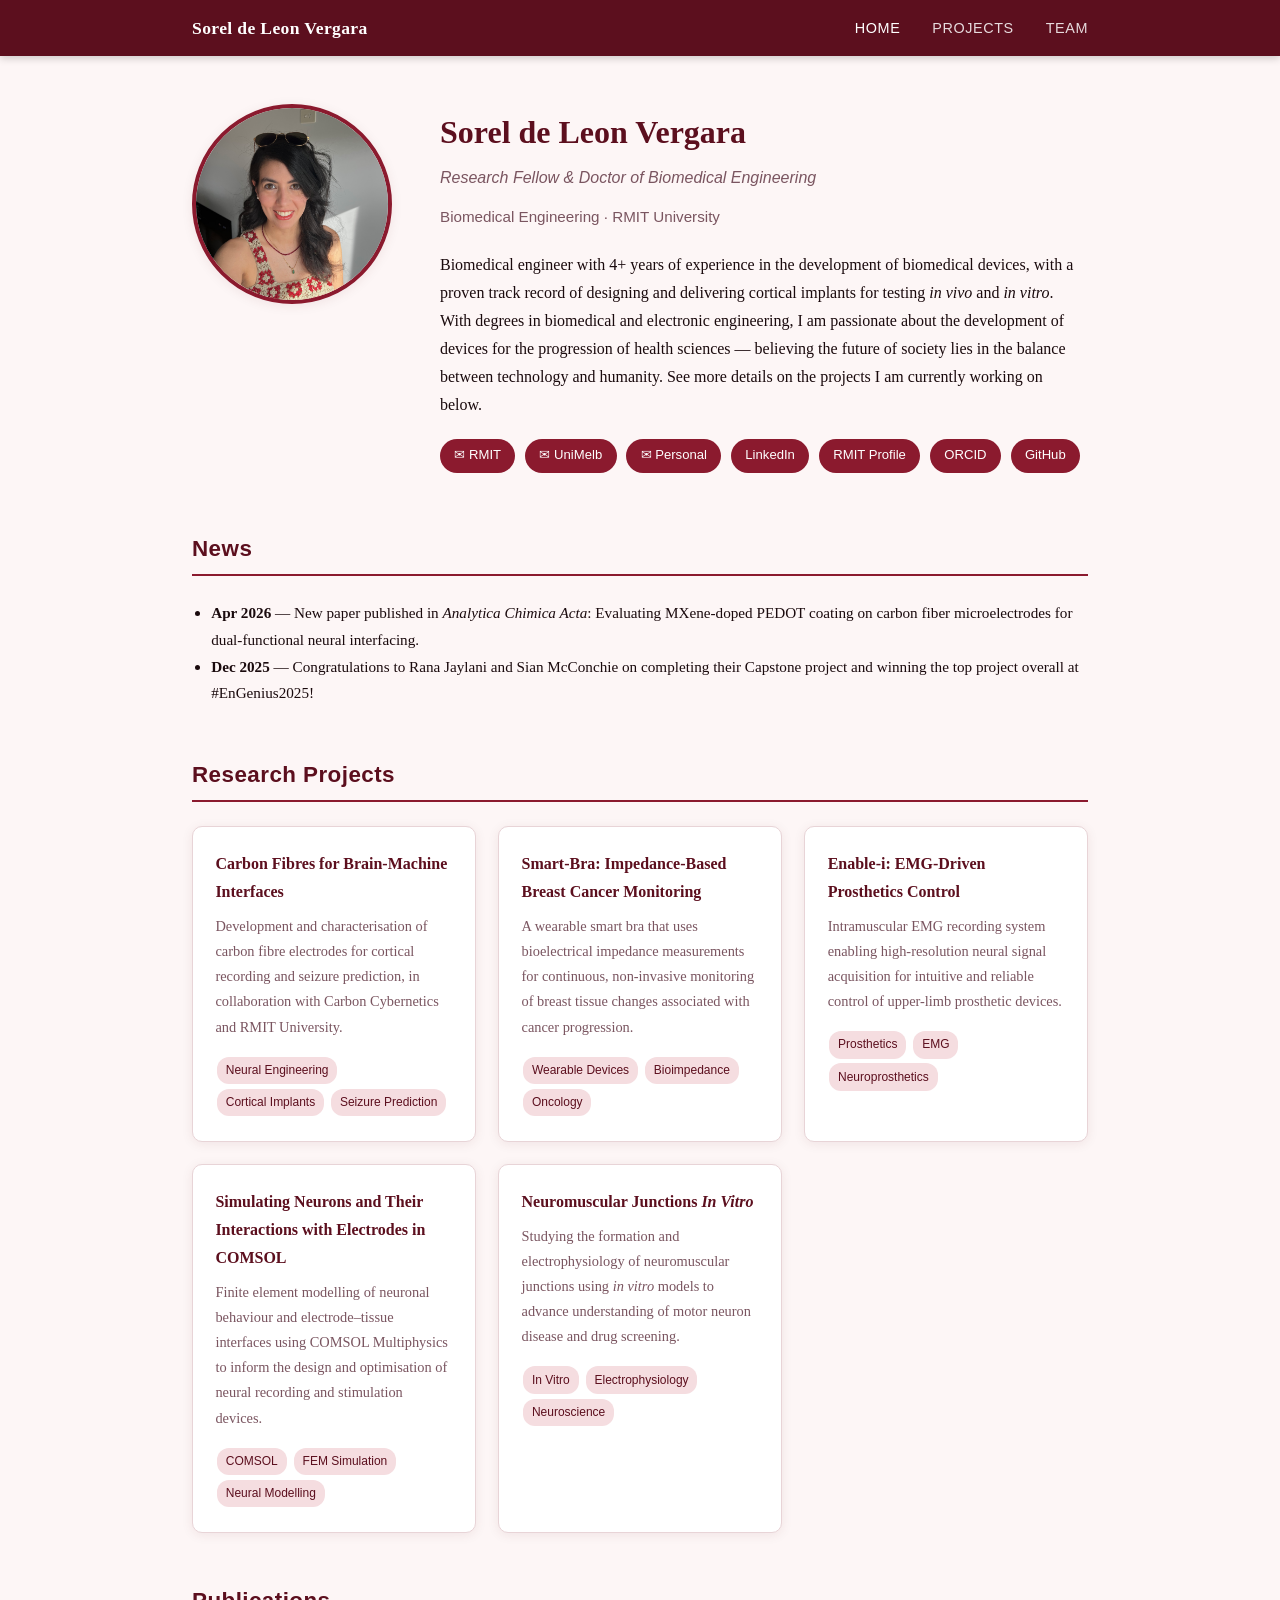
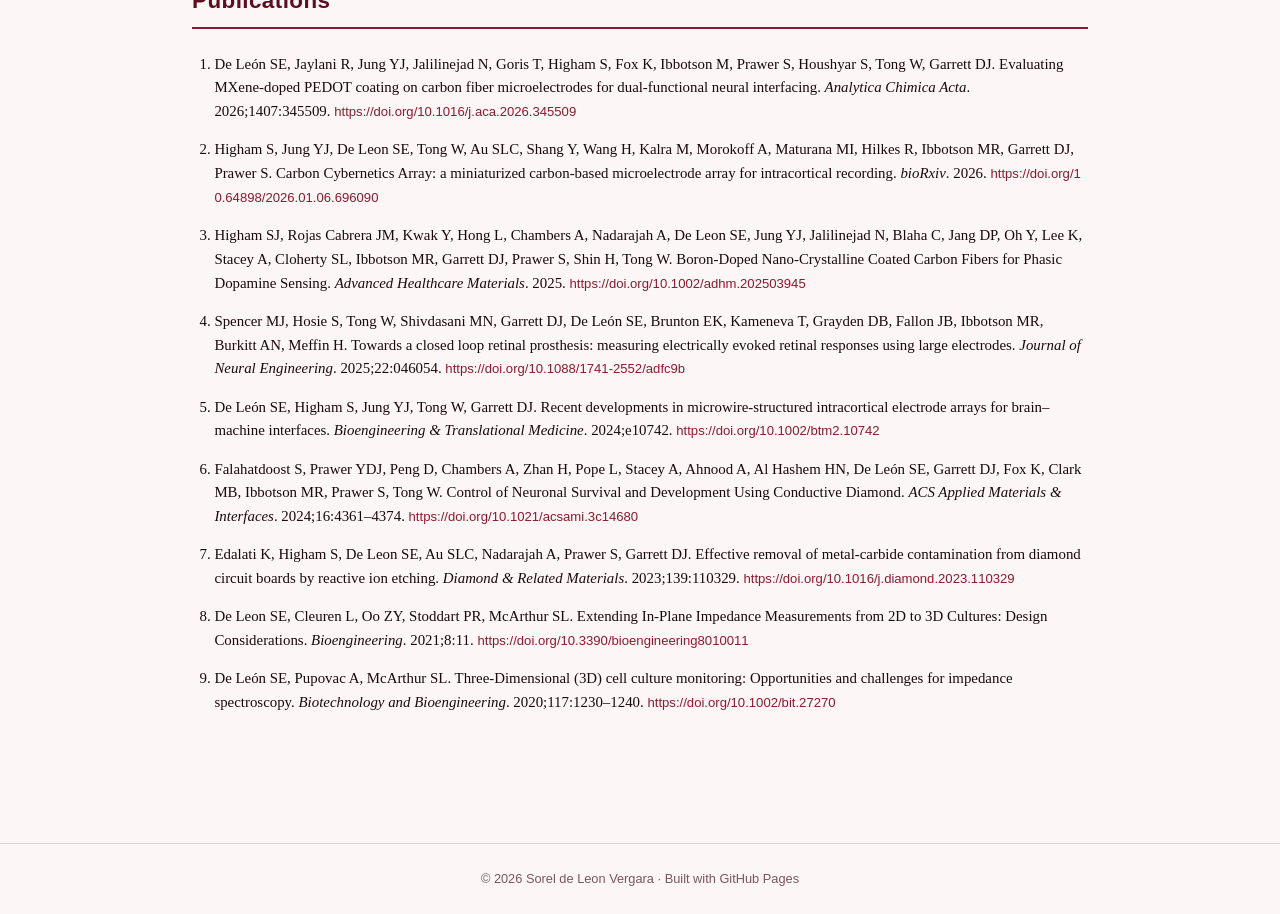
==== index.html @ 8ff48a17 "Add SEO meta tags, structured data, sitemap, and robots.txt - Add description, keywords, og: tags, a" ====
<!DOCTYPE html>
<html lang="en">
<head>
  <meta charset="UTF-8" />
  <meta name="viewport" content="width=device-width, initial-scale=1.0" />
  <title>Sorel de Leon Vergara — Biomedical Engineer & Research Fellow</title>
  <meta name="description" content="Academic website of Sorel de Leon Vergara, Research Fellow and Doctor of Biomedical Engineering at RMIT University. Research in neural interfaces, carbon fibre electrodes, brain-machine interfaces, and wearable biomedical devices." />
  <meta name="keywords" content="Sorel de Leon Vergara, biomedical engineer, RMIT University, neural engineering, brain-machine interface, carbon fibre electrodes, cortical implants, bioimpedance, neuroprosthetics" />
  <meta name="author" content="Sorel de Leon Vergara" />
  <meta property="og:title" content="Sorel de Leon Vergara — Biomedical Engineer & Research Fellow" />
  <meta property="og:description" content="Research Fellow at RMIT University specialising in neural interfaces, carbon fibre microelectrodes, and wearable biomedical devices." />
  <meta property="og:url" content="https://sodeve19.github.io/" />
  <meta property="og:type" content="profile" />
  <meta name="robots" content="index, follow" />
  <link rel="canonical" href="https://sodeve19.github.io/" />
  <script type="application/ld+json">
  {
    "@context": "https://schema.org",
    "@type": "Person",
    "name": "Sorel de Leon Vergara",
    "jobTitle": "Research Fellow",
    "description": "Biomedical engineer specialising in neural interfaces, carbon fibre microelectrodes, cortical implants, and wearable biomedical devices.",
    "url": "https://sodeve19.github.io",
    "affiliation": {
      "@type": "Organization",
      "name": "RMIT University",
      "url": "https://www.rmit.edu.au"
    },
    "sameAs": [
      "https://www.linkedin.com/in/sodeve/",
      "https://orcid.org/0000-0002-0227-2910",
      "https://github.com/sodeve19",
      "https://www.rmit.edu.au/profiles/d/sorel-de-leon-vergara"
    ],
    "email": "sorel.de.leon.vergara@rmit.edu.au",
    "alumniOf": {
      "@type": "Organization",
      "name": "Swinburne University of Technology"
    }
  }
  </script>
  <link rel="stylesheet" href="css/style.css" />
</head>
<body>

<nav>
  <div class="nav-inner">
    <span class="nav-brand">Sorel de Leon Vergara</span>
    <ul>
      <li><a href="index.html" class="active">Home</a></li>
      <li>
        <a href="index.html#projects">Projects</a>
        <div class="dropdown">
          <a href="projects/carbon-fibers/carbon-fibres.html">Carbon Fibres for Brain-Machine Interfaces</a>
          <a href="projects/smart-bra/smart-bra.html">Smart-Bra: Impedance-Based Breast Cancer Monitoring</a>
          <a href="projects/enable-i/enable-i.html">Enable-i: EMG-Driven Prosthetics Control</a>
          <a href="projects/comsol-neurons/comsol-neurons.html">Simulating Neurons and Electrodes in COMSOL</a>
          <a href="projects/neuromuscular/neuromuscular-junctions.html">Neuromuscular Junctions In Vitro</a>
        </div>
      </li>
      <li><a href="team.html">Team</a></li>
    </ul>
  </div>
</nav>

<main>

  <!-- ── Hero / Profile ── -->
  <section class="hero">
    <div class="hero-photo">
      <img src="images/Profile.jpeg" alt="Sorel de Leon Vergara" />
    </div>

    <div class="hero-info">
      <h1>Sorel de Leon Vergara</h1>
      <p class="title">Research Fellow &amp; Doctor of Biomedical Engineering</p>
      <p class="affiliation">Biomedical Engineering · RMIT University</p>

      <p class="bio">
        Biomedical engineer with 4+ years of experience in the development of biomedical devices,
        with a proven track record of designing and delivering cortical implants for testing
        <em>in vivo</em> and <em>in vitro</em>. With degrees in biomedical and electronic engineering,
        I am passionate about the development of devices for the progression of health sciences —
        believing the future of society lies in the balance between technology and humanity.
        See more details on the projects I am currently working on below.
      </p>

      <div class="links">
        <a href="mailto:sorel.de.leon.vergara@rmit.edu.au">✉ RMIT</a>
        <a href="mailto:sdeleonverga@unimelb.edu.au">✉ UniMelb</a>
        <a href="mailto:sodeve@me.com">✉ Personal</a>
        <a href="https://www.linkedin.com/in/sodeve/" target="_blank">LinkedIn</a>
        <a href="https://www.rmit.edu.au/profiles/d/sorel-de-leon-vergara" target="_blank">RMIT Profile</a>
        <a href="https://orcid.org/0000-0002-0227-2910" target="_blank">ORCID</a>
        <a href="https://github.com/sodeve19" target="_blank">GitHub</a>
      </div>
    </div>
  </section>

  <!-- ── News (optional — delete if not needed) ── -->
  <section id="news">
    <h2>News</h2>
    <ul style="font-size:.95rem; padding-left:1.2rem;">
      <li><strong>Apr 2026</strong> — New paper published in <em>Analytica Chimica Acta</em>: Evaluating MXene-doped PEDOT coating on carbon fiber microelectrodes for dual-functional neural interfacing.</li>
      <li><strong>Dec 2025</strong> — Congratulations to Rana Jaylani and Sian McConchie on completing their Capstone project and winning the top project overall at #EnGenius2025!</li>
    </ul>
  </section>

  <!-- ── Projects ── -->
  <section id="projects">
    <h2>Research Projects</h2>
    <div class="projects-grid">

      <a class="project-card" href="projects/carbon-fibers/carbon-fibres.html">
        <h3>Carbon Fibres for Brain-Machine Interfaces</h3>
        <p>Development and characterisation of carbon fibre electrodes for cortical recording and seizure prediction, in collaboration with Carbon Cybernetics and RMIT University.</p>
        <div>
          <span class="tag">Neural Engineering</span>
          <span class="tag">Cortical Implants</span>
          <span class="tag">Seizure Prediction</span>
        </div>
      </a>

      <a class="project-card" href="projects/smart-bra/smart-bra.html">
        <h3>Smart-Bra: Impedance-Based Breast Cancer Monitoring</h3>
        <p>A wearable smart bra that uses bioelectrical impedance measurements for continuous, non-invasive monitoring of breast tissue changes associated with cancer progression.</p>
        <div>
          <span class="tag">Wearable Devices</span>
          <span class="tag">Bioimpedance</span>
          <span class="tag">Oncology</span>
        </div>
      </a>

      <a class="project-card" href="projects/enable-i/enable-i.html">
        <h3>Enable-i: EMG-Driven Prosthetics Control</h3>
        <p>Intramuscular EMG recording system enabling high-resolution neural signal acquisition for intuitive and reliable control of upper-limb prosthetic devices.</p>
        <div>
          <span class="tag">Prosthetics</span>
          <span class="tag">EMG</span>
          <span class="tag">Neuroprosthetics</span>
        </div>
      </a>

      <a class="project-card" href="projects/comsol-neurons/comsol-neurons.html">
        <h3>Simulating Neurons and Their Interactions with Electrodes in COMSOL</h3>
        <p>Finite element modelling of neuronal behaviour and electrode–tissue interfaces using COMSOL Multiphysics to inform the design and optimisation of neural recording and stimulation devices.</p>
        <div>
          <span class="tag">COMSOL</span>
          <span class="tag">FEM Simulation</span>
          <span class="tag">Neural Modelling</span>
        </div>
      </a>

      <a class="project-card" href="projects/neuromuscular/neuromuscular-junctions.html">
        <h3>Neuromuscular Junctions <em>In Vitro</em></h3>
        <p>Studying the formation and electrophysiology of neuromuscular junctions using <em>in vitro</em> models to advance understanding of motor neuron disease and drug screening.</p>
        <div>
          <span class="tag">In Vitro</span>
          <span class="tag">Electrophysiology</span>
          <span class="tag">Neuroscience</span>
        </div>
      </a>

    </div>
  </section>

  <!-- ── Publications ── -->
  <section id="publications">
    <h2>Publications</h2>
    <ol class="pub-list">
      <li>
        De León SE, Jaylani R, Jung YJ, Jalilinejad N, Goris T, Higham S, Fox K, Ibbotson M, Prawer S, Houshyar S, Tong W, Garrett DJ.
        Evaluating MXene-doped PEDOT coating on carbon fiber microelectrodes for dual-functional neural interfacing.
        <em>Analytica Chimica Acta</em>. 2026;1407:345509.
        <a href="https://doi.org/10.1016/j.aca.2026.345509" target="_blank">https://doi.org/10.1016/j.aca.2026.345509</a>
      </li>
      <li>
        Higham S, Jung YJ, De Leon SE, Tong W, Au SLC, Shang Y, Wang H, Kalra M, Morokoff A, Maturana MI, Hilkes R, Ibbotson MR, Garrett DJ, Prawer S.
        Carbon Cybernetics Array: a miniaturized carbon-based microelectrode array for intracortical recording.
        <em>bioRxiv</em>. 2026.
        <a href="https://doi.org/10.64898/2026.01.06.696090" target="_blank">https://doi.org/10.64898/2026.01.06.696090</a>
      </li>
      <li>
        Higham SJ, Rojas Cabrera JM, Kwak Y, Hong L, Chambers A, Nadarajah A, De Leon SE, Jung YJ, Jalilinejad N, Blaha C, Jang DP, Oh Y, Lee K, Stacey A, Cloherty SL, Ibbotson MR, Garrett DJ, Prawer S, Shin H, Tong W.
        Boron-Doped Nano-Crystalline Coated Carbon Fibers for Phasic Dopamine Sensing.
        <em>Advanced Healthcare Materials</em>. 2025.
        <a href="https://doi.org/10.1002/adhm.202503945" target="_blank">https://doi.org/10.1002/adhm.202503945</a>
      </li>
      <li>
        Spencer MJ, Hosie S, Tong W, Shivdasani MN, Garrett DJ, De León SE, Brunton EK, Kameneva T, Grayden DB, Fallon JB, Ibbotson MR, Burkitt AN, Meffin H.
        Towards a closed loop retinal prosthesis: measuring electrically evoked retinal responses using large electrodes.
        <em>Journal of Neural Engineering</em>. 2025;22:046054.
        <a href="https://doi.org/10.1088/1741-2552/adfc9b" target="_blank">https://doi.org/10.1088/1741-2552/adfc9b</a>
      </li>
      <li>
        De León SE, Higham S, Jung YJ, Tong W, Garrett DJ.
        Recent developments in microwire-structured intracortical electrode arrays for brain–machine interfaces.
        <em>Bioengineering &amp; Translational Medicine</em>. 2024;e10742.
        <a href="https://doi.org/10.1002/btm2.10742" target="_blank">https://doi.org/10.1002/btm2.10742</a>
      </li>
      <li>
        Falahatdoost S, Prawer YDJ, Peng D, Chambers A, Zhan H, Pope L, Stacey A, Ahnood A, Al Hashem HN, De León SE, Garrett DJ, Fox K, Clark MB, Ibbotson MR, Prawer S, Tong W.
        Control of Neuronal Survival and Development Using Conductive Diamond.
        <em>ACS Applied Materials &amp; Interfaces</em>. 2024;16:4361–4374.
        <a href="https://doi.org/10.1021/acsami.3c14680" target="_blank">https://doi.org/10.1021/acsami.3c14680</a>
      </li>
      <li>
        Edalati K, Higham S, De Leon SE, Au SLC, Nadarajah A, Prawer S, Garrett DJ.
        Effective removal of metal-carbide contamination from diamond circuit boards by reactive ion etching.
        <em>Diamond &amp; Related Materials</em>. 2023;139:110329.
        <a href="https://doi.org/10.1016/j.diamond.2023.110329" target="_blank">https://doi.org/10.1016/j.diamond.2023.110329</a>
      </li>
      <li>
        De Leon SE, Cleuren L, Oo ZY, Stoddart PR, McArthur SL.
        Extending In-Plane Impedance Measurements from 2D to 3D Cultures: Design Considerations.
        <em>Bioengineering</em>. 2021;8:11.
        <a href="https://doi.org/10.3390/bioengineering8010011" target="_blank">https://doi.org/10.3390/bioengineering8010011</a>
      </li>
      <li>
        De León SE, Pupovac A, McArthur SL.
        Three-Dimensional (3D) cell culture monitoring: Opportunities and challenges for impedance spectroscopy.
        <em>Biotechnology and Bioengineering</em>. 2020;117:1230–1240.
        <a href="https://doi.org/10.1002/bit.27270" target="_blank">https://doi.org/10.1002/bit.27270</a>
      </li>
    </ol>
  </section>

</main>

<footer>
  <p>&copy; 2026 Sorel de Leon Vergara · Built with GitHub Pages</p>
</footer>

</body>
</html>
---- css/style.css ----
/* ── Reset & Base ─────────────────────────────────────────── */
*, *::before, *::after { box-sizing: border-box; margin: 0; padding: 0; }

:root {
  --bg:       #fdf6f6;
  --surface:  #ffffff;
  --accent:   #8b1a2e;
  --accent2:  #5c0f1e;
  --text:     #1a0a0d;
  --muted:    #7a5560;
  --border:   #e8d4d7;
  --radius:   10px;
  --shadow:   0 2px 12px rgba(92,15,30,.08);
}

body {
  font-family: 'Georgia', serif;
  background: var(--bg);
  color: var(--text);
  line-height: 1.75;
}

a { color: var(--accent); text-decoration: none; }
a:hover { text-decoration: underline; }

/* ── Nav ──────────────────────────────────────────────────── */
nav {
  background: var(--accent2);
  position: sticky;
  top: 0;
  z-index: 100;
  box-shadow: 0 2px 8px rgba(0,0,0,.2);
}

nav .nav-inner {
  max-width: 960px;
  margin: 0 auto;
  padding: 0 2rem;
  display: flex;
  align-items: center;
  justify-content: space-between;
  height: 56px;
}

nav .nav-brand {
  color: #fff;
  font-size: 1.1rem;
  font-weight: bold;
  letter-spacing: .02em;
}

nav ul {
  list-style: none;
  display: flex;
  gap: 2rem;
}

nav ul a {
  color: rgba(255,255,255,.85);
  font-family: 'Helvetica Neue', sans-serif;
  font-size: .9rem;
  letter-spacing: .04em;
  text-transform: uppercase;
  transition: color .2s;
}

nav ul a:hover,
nav ul a.active { color: #fff; text-decoration: none; }

/* ── Nav dropdown ─────────────────────────────────────────── */
nav ul li { position: relative; }

nav ul li .dropdown {
  display: none;
  position: absolute;
  top: 100%;
  left: 50%;
  transform: translateX(-50%);
  background: var(--accent2);
  min-width: 280px;
  border-radius: 0 0 var(--radius) var(--radius);
  box-shadow: 0 6px 20px rgba(0,0,0,.25);
  padding: .4rem 0;
  z-index: 200;
}

nav ul li:hover .dropdown { display: block; }

nav ul li .dropdown a {
  display: block;
  padding: .55rem 1.2rem;
  font-size: .85rem;
  color: rgba(255,255,255,.85);
  text-transform: none;
  letter-spacing: 0;
  white-space: nowrap;
}

nav ul li .dropdown a:hover {
  background: rgba(255,255,255,.1);
  color: #fff;
  text-decoration: none;
}

/* ── Page wrapper ─────────────────────────────────────────── */
main {
  max-width: 960px;
  margin: 0 auto;
  padding: 3rem 2rem 5rem;
}

/* ── Hero / Profile ───────────────────────────────────────── */
.hero {
  display: flex;
  gap: 3rem;
  align-items: flex-start;
  margin-bottom: 3.5rem;
}

.hero-photo {
  flex-shrink: 0;
}

.hero-photo img {
  width: 200px;
  height: 200px;
  border-radius: 50%;
  object-fit: cover;
  border: 4px solid var(--accent);
  box-shadow: var(--shadow);
}

.hero-photo .photo-placeholder {
  width: 200px;
  height: 200px;
  border-radius: 50%;
  background: linear-gradient(135deg, var(--accent), var(--accent2));
  display: flex;
  align-items: center;
  justify-content: center;
  color: #fff;
  font-size: 4rem;
  border: 4px solid var(--accent);
  box-shadow: var(--shadow);
}

.hero-info h1 {
  font-size: 2rem;
  color: var(--accent2);
  margin-bottom: .25rem;
}

.hero-info .title {
  font-family: 'Helvetica Neue', sans-serif;
  color: var(--muted);
  font-size: 1rem;
  margin-bottom: .75rem;
  font-style: italic;
}

.hero-info .affiliation {
  font-family: 'Helvetica Neue', sans-serif;
  font-size: .95rem;
  color: var(--muted);
  margin-bottom: 1.25rem;
}

.hero-info .bio {
  font-size: 1rem;
  margin-bottom: 1.25rem;
}

.links {
  display: flex;
  flex-wrap: wrap;
  gap: .6rem;
}

.links a {
  display: inline-flex;
  align-items: center;
  gap: .3rem;
  background: var(--accent);
  color: #fff;
  padding: .35rem .9rem;
  border-radius: 20px;
  font-family: 'Helvetica Neue', sans-serif;
  font-size: .82rem;
  transition: background .2s;
}

.links a:hover { background: var(--accent2); text-decoration: none; }

/* ── Section headings ─────────────────────────────────────── */
section h2 {
  font-size: 1.4rem;
  color: var(--accent2);
  border-bottom: 2px solid var(--accent);
  padding-bottom: .4rem;
  margin-bottom: 1.5rem;
  font-family: 'Helvetica Neue', sans-serif;
  letter-spacing: .02em;
}

section { margin-bottom: 3rem; }

/* ── Project cards ────────────────────────────────────────── */
.projects-grid {
  display: grid;
  grid-template-columns: repeat(auto-fill, minmax(280px, 1fr));
  gap: 1.4rem;
}

.project-card {
  background: var(--surface);
  border: 1px solid var(--border);
  border-radius: var(--radius);
  padding: 1.4rem;
  box-shadow: var(--shadow);
  transition: transform .2s, box-shadow .2s;
}

.project-card:hover {
  transform: translateY(-3px);
  box-shadow: 0 6px 20px rgba(0,0,0,.12);
}

.project-card h3 {
  font-size: 1rem;
  color: var(--accent2);
  margin-bottom: .5rem;
}

.project-card p {
  font-size: .9rem;
  color: var(--muted);
  margin-bottom: .9rem;
}

.tag {
  display: inline-block;
  background: #f5dde0;
  color: var(--accent2);
  font-size: .75rem;
  font-family: 'Helvetica Neue', sans-serif;
  padding: .2rem .55rem;
  border-radius: 12px;
  margin: .15rem .1rem;
}

.project-link {
  display: inline-block;
  margin-top: .6rem;
  font-size: .85rem;
  font-family: 'Helvetica Neue', sans-serif;
}

/* ── Team page ────────────────────────────────────────────── */
.page-header {
  margin-bottom: 2.5rem;
}

.page-header h1 {
  font-size: 2rem;
  color: var(--accent2);
  margin-bottom: .4rem;
}

.page-header p {
  color: var(--muted);
  font-size: 1rem;
}

.team-grid {
  display: grid;
  grid-template-columns: repeat(auto-fill, minmax(200px, 1fr));
  gap: 1.6rem;
  margin-bottom: 1.5rem;
}

.member-card {
  background: var(--surface);
  border: 1px solid var(--border);
  border-radius: var(--radius);
  padding: 1.5rem 1.2rem;
  text-align: center;
  box-shadow: var(--shadow);
  transition: transform .2s, box-shadow .2s;
}

.member-card:hover {
  transform: translateY(-3px);
  box-shadow: 0 6px 20px rgba(0,0,0,.12);
}

.member-card .avatar {
  width: 90px;
  height: 90px;
  border-radius: 50%;
  object-fit: cover;
  border: 3px solid var(--accent);
  margin: 0 auto .9rem;
  display: block;
}

.member-card .avatar-placeholder {
  width: 90px;
  height: 90px;
  border-radius: 50%;
  background: linear-gradient(135deg, var(--accent), #c0392b);
  display: flex;
  align-items: center;
  justify-content: center;
  color: #fff;
  font-size: 1.8rem;
  margin: 0 auto .9rem;
  border: 3px solid var(--accent);
}

.member-card h3 {
  font-size: .95rem;
  color: var(--text);
  margin-bottom: .2rem;
}

.member-card .role {
  font-size: .8rem;
  color: var(--accent);
  font-family: 'Helvetica Neue', sans-serif;
  font-style: italic;
  margin-bottom: .5rem;
}

.member-card .member-links {
  display: flex;
  justify-content: center;
  gap: .5rem;
  margin-top: .5rem;
}

.member-card .member-links a {
  font-size: .78rem;
  font-family: 'Helvetica Neue', sans-serif;
  background: #f5dde0;
  color: var(--accent2);
  padding: .2rem .55rem;
  border-radius: 10px;
}

.member-card .member-links a:hover {
  background: var(--accent);
  color: #fff;
  text-decoration: none;
}

.collaborator-list {
  display: grid;
  grid-template-columns: repeat(auto-fill, minmax(260px, 1fr));
  gap: 1rem;
}

.collab-card {
  background: var(--surface);
  border: 1px solid var(--border);
  border-radius: var(--radius);
  padding: 1rem 1.2rem;
  display: flex;
  align-items: center;
  gap: 1rem;
  box-shadow: var(--shadow);
}

.collab-card .collab-avatar {
  width: 52px;
  height: 52px;
  border-radius: 50%;
  background: linear-gradient(135deg, #6d9eeb, var(--accent));
  display: flex;
  align-items: center;
  justify-content: center;
  color: #fff;
  font-size: 1.2rem;
  flex-shrink: 0;
}

.collab-card .collab-info h4 {
  font-size: .9rem;
  color: var(--text);
  margin-bottom: .1rem;
}

.collab-card .collab-info .inst {
  font-size: .78rem;
  color: var(--muted);
  font-family: 'Helvetica Neue', sans-serif;
}

/* ── Project cards as links ───────────────────────────────── */
a.project-card {
  display: block;
  color: inherit;
  text-decoration: none;
  cursor: pointer;
}

a.project-card:hover { text-decoration: none; }
a.project-card h3 { transition: color .2s; }
a.project-card:hover h3 { color: var(--accent); }

/* ── Individual project pages ─────────────────────────────── */
.back-link {
  display: inline-block;
  margin-bottom: 1.8rem;
  font-family: 'Helvetica Neue', sans-serif;
  font-size: .88rem;
  color: var(--accent);
}

.back-link:hover { text-decoration: underline; }

.project-page-header {
  margin-bottom: 2.5rem;
}

.project-page-header h1 {
  font-size: 1.9rem;
  color: var(--accent2);
  margin-bottom: .75rem;
  line-height: 1.3;
}

.project-tags { margin-top: .5rem; }

.project-list {
  padding-left: 1.3rem;
  font-size: .97rem;
}

.project-list li { margin-bottom: .55rem; }

/* ── Project figures ──────────────────────────────────────── */
.project-figure {
  margin: 1.8rem 0;
  text-align: center;
}

.project-figure img {
  max-width: 100%;
  border-radius: var(--radius);
  box-shadow: var(--shadow);
  border: 1px solid var(--border);
}

.project-figure figcaption {
  margin-top: .7rem;
  font-size: .82rem;
  color: var(--muted);
  font-family: 'Helvetica Neue', sans-serif;
  font-style: italic;
  max-width: 680px;
  margin-left: auto;
  margin-right: auto;
}

/* ── Publications ─────────────────────────────────────────── */
.pub-list {
  padding-left: 1.4rem;
  display: flex;
  flex-direction: column;
  gap: .9rem;
}

.pub-list li {
  font-size: .93rem;
  line-height: 1.6;
  color: var(--text);
}

.pub-list li a {
  font-family: 'Helvetica Neue', sans-serif;
  font-size: .82rem;
  word-break: break-all;
}

/* ── Footer ───────────────────────────────────────────────── */
footer {
  text-align: center;
  padding: 1.5rem;
  font-family: 'Helvetica Neue', sans-serif;
  font-size: .8rem;
  color: var(--muted);
  border-top: 1px solid var(--border);
}

/* ── Responsive ───────────────────────────────────────────── */
@media (max-width: 640px) {
  .hero { flex-direction: column; align-items: center; text-align: center; }
  .links { justify-content: center; }
  .team-grid { grid-template-columns: repeat(2, 1fr); }
}
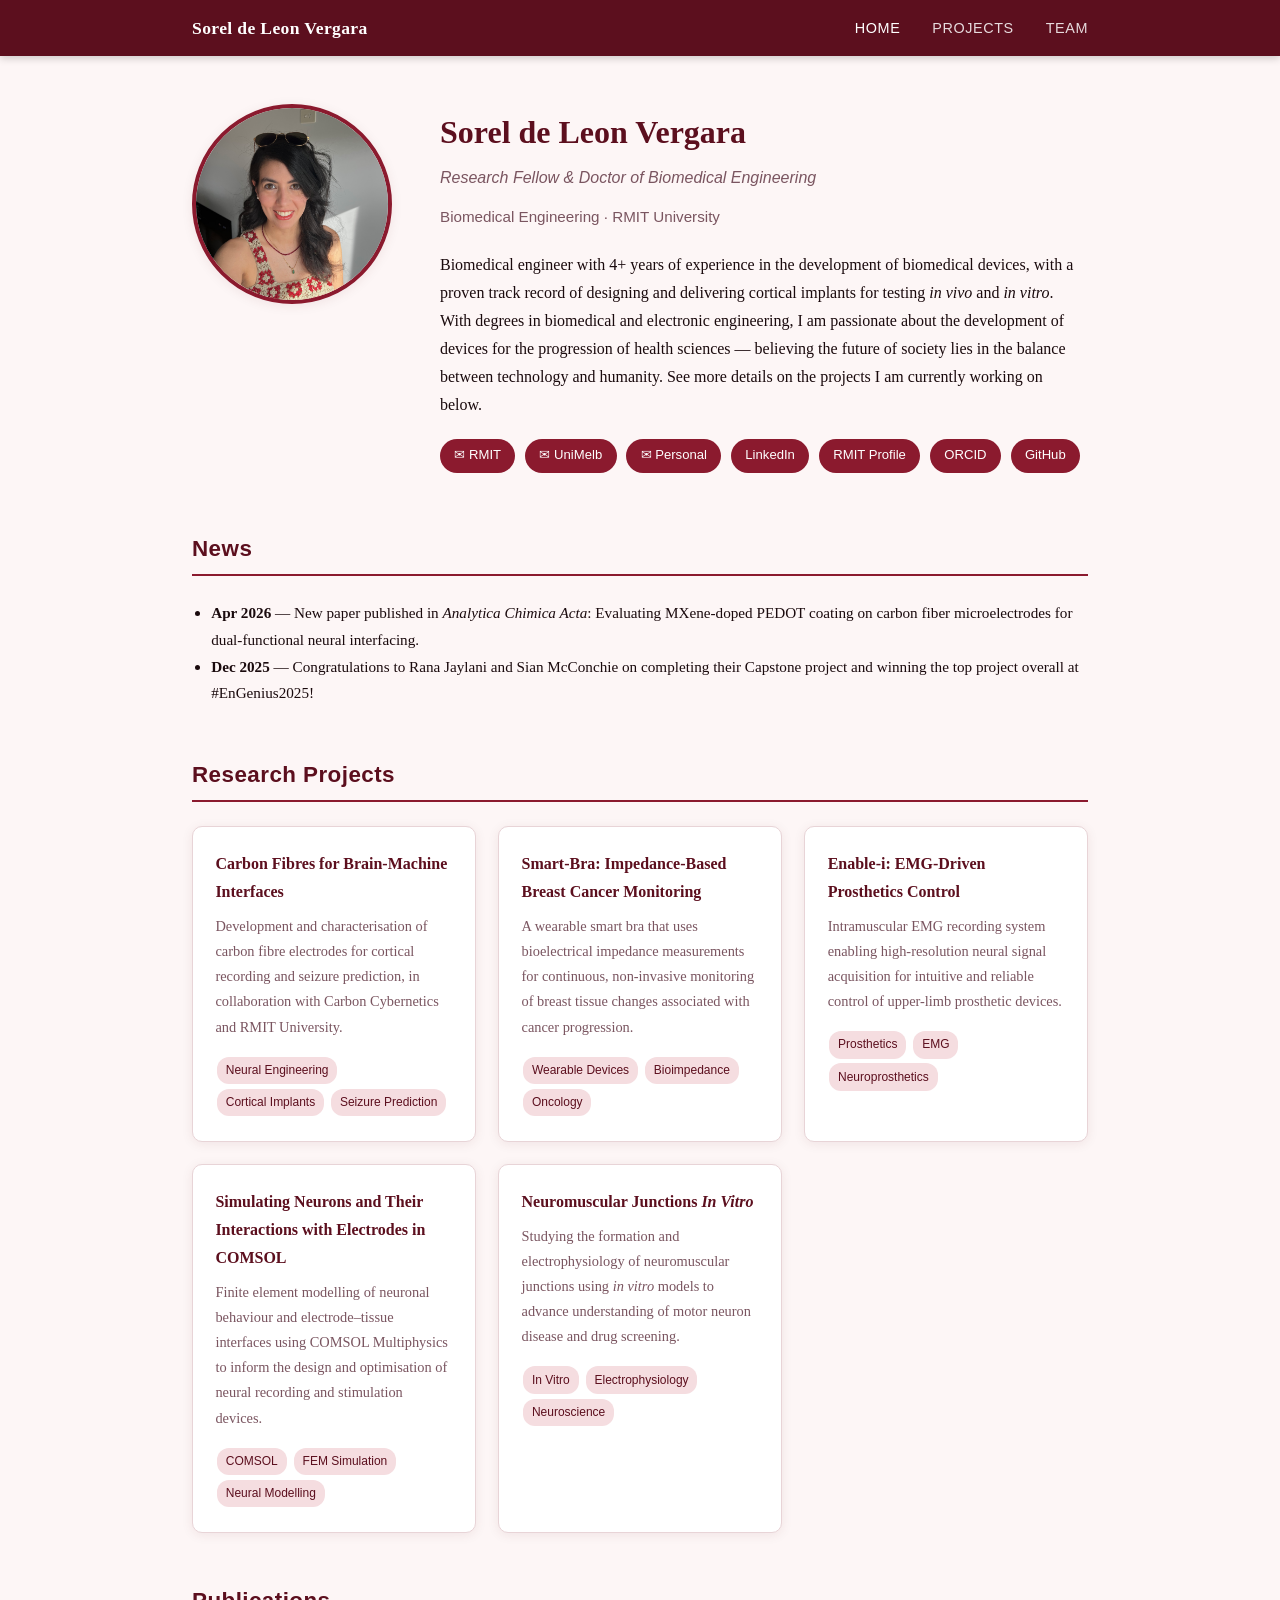
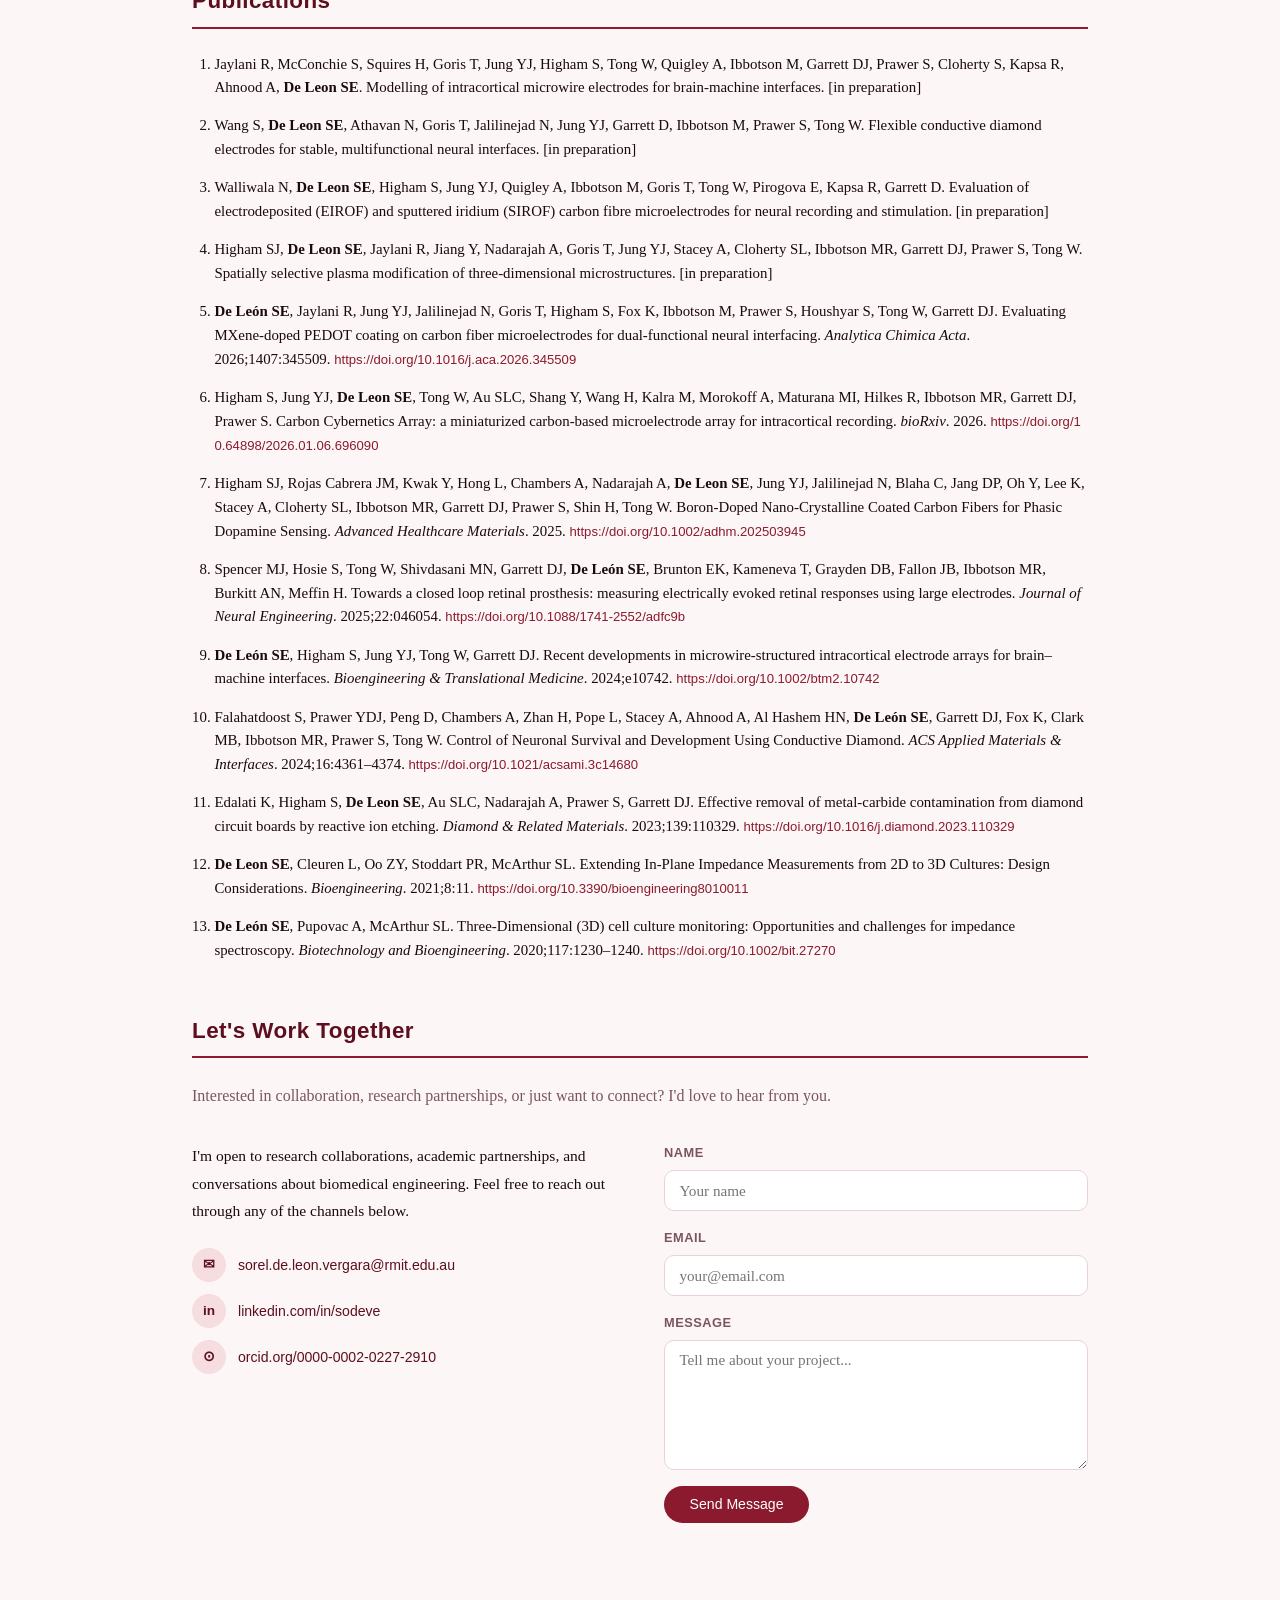
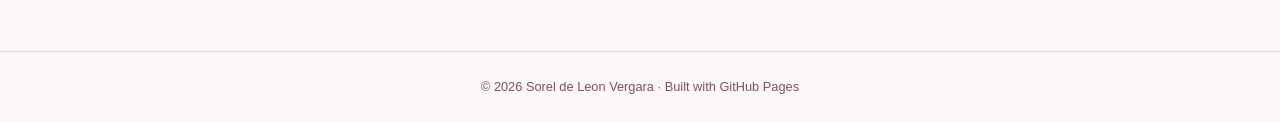
==== commit 70a181de: "Add in-preparation papers, bold author name, and Let's Work Together section - Add 4 in-preparation " ====
--- a/index.html
+++ b/index.html
@@ -9,10 +9,10 @@
   <meta name="author" content="Sorel de Leon Vergara" />
   <meta property="og:title" content="Sorel de Leon Vergara — Biomedical Engineer & Research Fellow" />
   <meta property="og:description" content="Research Fellow at RMIT University specialising in neural interfaces, carbon fibre microelectrodes, and wearable biomedical devices." />
-  <meta property="og:url" content="https://sodeve19.github.io/" />
+  <meta property="og:url" content="https://soreldeleon.com/" />
   <meta property="og:type" content="profile" />
   <meta name="robots" content="index, follow" />
-  <link rel="canonical" href="https://sodeve19.github.io/" />
+  <link rel="canonical" href="https://soreldeleon.com/" />
   <script type="application/ld+json">
   {
     "@context": "https://schema.org",
@@ -20,7 +20,7 @@
     "name": "Sorel de Leon Vergara",
     "jobTitle": "Research Fellow",
     "description": "Biomedical engineer specialising in neural interfaces, carbon fibre microelectrodes, cortical implants, and wearable biomedical devices.",
-    "url": "https://sodeve19.github.io",
+    "url": "https://soreldeleon.com",
     "affiliation": {
       "@type": "Organization",
       "name": "RMIT University",
@@ -169,55 +169,75 @@
     <h2>Publications</h2>
     <ol class="pub-list">
       <li>
-        De León SE, Jaylani R, Jung YJ, Jalilinejad N, Goris T, Higham S, Fox K, Ibbotson M, Prawer S, Houshyar S, Tong W, Garrett DJ.
+        Jaylani R, McConchie S, Squires H, Goris T, Jung YJ, Higham S, Tong W, Quigley A, Ibbotson M, Garrett DJ, Prawer S, Cloherty S, Kapsa R, Ahnood A, <strong>De Leon SE</strong>.
+        Modelling of intracortical microwire electrodes for brain-machine interfaces.
+        [in preparation]
+      </li>
+      <li>
+        Wang S, <strong>De Leon SE</strong>, Athavan N, Goris T, Jalilinejad N, Jung YJ, Garrett D, Ibbotson M, Prawer S, Tong W.
+        Flexible conductive diamond electrodes for stable, multifunctional neural interfaces.
+        [in preparation]
+      </li>
+      <li>
+        Walliwala N, <strong>De Leon SE</strong>, Higham S, Jung YJ, Quigley A, Ibbotson M, Goris T, Tong W, Pirogova E, Kapsa R, Garrett D.
+        Evaluation of electrodeposited (EIROF) and sputtered iridium (SIROF) carbon fibre microelectrodes for neural recording and stimulation.
+        [in preparation]
+      </li>
+      <li>
+        Higham SJ, <strong>De Leon SE</strong>, Jaylani R, Jiang Y, Nadarajah A, Goris T, Jung YJ, Stacey A, Cloherty SL, Ibbotson MR, Garrett DJ, Prawer S, Tong W.
+        Spatially selective plasma modification of three-dimensional microstructures.
+        [in preparation]
+      </li>
+      <li>
+        <strong>De León SE</strong>, Jaylani R, Jung YJ, Jalilinejad N, Goris T, Higham S, Fox K, Ibbotson M, Prawer S, Houshyar S, Tong W, Garrett DJ.
         Evaluating MXene-doped PEDOT coating on carbon fiber microelectrodes for dual-functional neural interfacing.
         <em>Analytica Chimica Acta</em>. 2026;1407:345509.
         <a href="https://doi.org/10.1016/j.aca.2026.345509" target="_blank">https://doi.org/10.1016/j.aca.2026.345509</a>
       </li>
       <li>
-        Higham S, Jung YJ, De Leon SE, Tong W, Au SLC, Shang Y, Wang H, Kalra M, Morokoff A, Maturana MI, Hilkes R, Ibbotson MR, Garrett DJ, Prawer S.
+        Higham S, Jung YJ, <strong>De Leon SE</strong>, Tong W, Au SLC, Shang Y, Wang H, Kalra M, Morokoff A, Maturana MI, Hilkes R, Ibbotson MR, Garrett DJ, Prawer S.
         Carbon Cybernetics Array: a miniaturized carbon-based microelectrode array for intracortical recording.
         <em>bioRxiv</em>. 2026.
         <a href="https://doi.org/10.64898/2026.01.06.696090" target="_blank">https://doi.org/10.64898/2026.01.06.696090</a>
       </li>
       <li>
-        Higham SJ, Rojas Cabrera JM, Kwak Y, Hong L, Chambers A, Nadarajah A, De Leon SE, Jung YJ, Jalilinejad N, Blaha C, Jang DP, Oh Y, Lee K, Stacey A, Cloherty SL, Ibbotson MR, Garrett DJ, Prawer S, Shin H, Tong W.
+        Higham SJ, Rojas Cabrera JM, Kwak Y, Hong L, Chambers A, Nadarajah A, <strong>De Leon SE</strong>, Jung YJ, Jalilinejad N, Blaha C, Jang DP, Oh Y, Lee K, Stacey A, Cloherty SL, Ibbotson MR, Garrett DJ, Prawer S, Shin H, Tong W.
         Boron-Doped Nano-Crystalline Coated Carbon Fibers for Phasic Dopamine Sensing.
         <em>Advanced Healthcare Materials</em>. 2025.
         <a href="https://doi.org/10.1002/adhm.202503945" target="_blank">https://doi.org/10.1002/adhm.202503945</a>
       </li>
       <li>
-        Spencer MJ, Hosie S, Tong W, Shivdasani MN, Garrett DJ, De León SE, Brunton EK, Kameneva T, Grayden DB, Fallon JB, Ibbotson MR, Burkitt AN, Meffin H.
+        Spencer MJ, Hosie S, Tong W, Shivdasani MN, Garrett DJ, <strong>De León SE</strong>, Brunton EK, Kameneva T, Grayden DB, Fallon JB, Ibbotson MR, Burkitt AN, Meffin H.
         Towards a closed loop retinal prosthesis: measuring electrically evoked retinal responses using large electrodes.
         <em>Journal of Neural Engineering</em>. 2025;22:046054.
         <a href="https://doi.org/10.1088/1741-2552/adfc9b" target="_blank">https://doi.org/10.1088/1741-2552/adfc9b</a>
       </li>
       <li>
-        De León SE, Higham S, Jung YJ, Tong W, Garrett DJ.
+        <strong>De León SE</strong>, Higham S, Jung YJ, Tong W, Garrett DJ.
         Recent developments in microwire-structured intracortical electrode arrays for brain–machine interfaces.
         <em>Bioengineering &amp; Translational Medicine</em>. 2024;e10742.
         <a href="https://doi.org/10.1002/btm2.10742" target="_blank">https://doi.org/10.1002/btm2.10742</a>
       </li>
       <li>
-        Falahatdoost S, Prawer YDJ, Peng D, Chambers A, Zhan H, Pope L, Stacey A, Ahnood A, Al Hashem HN, De León SE, Garrett DJ, Fox K, Clark MB, Ibbotson MR, Prawer S, Tong W.
+        Falahatdoost S, Prawer YDJ, Peng D, Chambers A, Zhan H, Pope L, Stacey A, Ahnood A, Al Hashem HN, <strong>De León SE</strong>, Garrett DJ, Fox K, Clark MB, Ibbotson MR, Prawer S, Tong W.
         Control of Neuronal Survival and Development Using Conductive Diamond.
         <em>ACS Applied Materials &amp; Interfaces</em>. 2024;16:4361–4374.
         <a href="https://doi.org/10.1021/acsami.3c14680" target="_blank">https://doi.org/10.1021/acsami.3c14680</a>
       </li>
       <li>
-        Edalati K, Higham S, De Leon SE, Au SLC, Nadarajah A, Prawer S, Garrett DJ.
+        Edalati K, Higham S, <strong>De Leon SE</strong>, Au SLC, Nadarajah A, Prawer S, Garrett DJ.
         Effective removal of metal-carbide contamination from diamond circuit boards by reactive ion etching.
         <em>Diamond &amp; Related Materials</em>. 2023;139:110329.
         <a href="https://doi.org/10.1016/j.diamond.2023.110329" target="_blank">https://doi.org/10.1016/j.diamond.2023.110329</a>
       </li>
       <li>
-        De Leon SE, Cleuren L, Oo ZY, Stoddart PR, McArthur SL.
+        <strong>De Leon SE</strong>, Cleuren L, Oo ZY, Stoddart PR, McArthur SL.
         Extending In-Plane Impedance Measurements from 2D to 3D Cultures: Design Considerations.
         <em>Bioengineering</em>. 2021;8:11.
         <a href="https://doi.org/10.3390/bioengineering8010011" target="_blank">https://doi.org/10.3390/bioengineering8010011</a>
       </li>
       <li>
-        De León SE, Pupovac A, McArthur SL.
+        <strong>De León SE</strong>, Pupovac A, McArthur SL.
         Three-Dimensional (3D) cell culture monitoring: Opportunities and challenges for impedance spectroscopy.
         <em>Biotechnology and Bioengineering</em>. 2020;117:1230–1240.
         <a href="https://doi.org/10.1002/bit.27270" target="_blank">https://doi.org/10.1002/bit.27270</a>
@@ -225,6 +245,64 @@
     </ol>
   </section>
 
+  <!-- ── Let's Work Together ── -->
+  <section id="contact">
+    <h2>Let's Work Together</h2>
+    <p class="contact-intro">
+      Interested in collaboration, research partnerships, or just want to connect? I'd love to hear from you.
+    </p>
+    <div class="contact-grid">
+      <div class="contact-info">
+        <p>
+          I'm open to research collaborations, academic partnerships, and conversations
+          about biomedical engineering. Feel free to reach out through any of the channels below.
+        </p>
+        <div class="contact-links">
+          <a class="contact-link" href="mailto:sorel.de.leon.vergara@rmit.edu.au">
+            <span class="contact-link-icon">✉</span>
+            sorel.de.leon.vergara@rmit.edu.au
+          </a>
+          <a class="contact-link" href="https://www.linkedin.com/in/sodeve/" target="_blank">
+            <span class="contact-link-icon">in</span>
+            linkedin.com/in/sodeve
+          </a>
+          <a class="contact-link" href="https://orcid.org/0000-0002-0227-2910" target="_blank">
+            <span class="contact-link-icon">⊙</span>
+            orcid.org/0000-0002-0227-2910
+          </a>
+        </div>
+      </div>
+      <form class="contact-form" id="contactForm">
+        <div class="form-group">
+          <label for="c-name">Name</label>
+          <input id="c-name" name="name" type="text" placeholder="Your name" required />
+        </div>
+        <div class="form-group">
+          <label for="c-email">Email</label>
+          <input id="c-email" name="email" type="email" placeholder="your@email.com" required />
+        </div>
+        <div class="form-group">
+          <label for="c-message">Message</label>
+          <textarea id="c-message" name="message" placeholder="Tell me about your project..." required></textarea>
+        </div>
+        <button type="submit" class="btn-send">Send Message</button>
+      </form>
+    </div>
+  </section>
+
+  <script>
+    document.getElementById('contactForm').addEventListener('submit', function(e) {
+      e.preventDefault();
+      var name    = document.getElementById('c-name').value;
+      var email   = document.getElementById('c-email').value;
+      var message = document.getElementById('c-message').value;
+      window.location.href =
+        'mailto:sorel.de.leon.vergara@rmit.edu.au' +
+        '?subject=' + encodeURIComponent('Message from ' + name) +
+        '&body='    + encodeURIComponent(message) + '%0D%0A%0D%0AFrom: ' + encodeURIComponent(email);
+    });
+  </script>
+
 </main>
 
 <footer>
--- a/css/style.css
+++ b/css/style.css
@@ -482,6 +482,120 @@
   word-break: break-all;
 }
 
+/* ── Contact / Let's Work Together ───────────────────────── */
+.contact-intro {
+  font-size: 1rem;
+  color: var(--muted);
+  margin-bottom: 2rem;
+}
+
+.contact-grid {
+  display: grid;
+  grid-template-columns: 1fr 1fr;
+  gap: 3rem;
+  align-items: start;
+}
+
+.contact-info p {
+  font-size: .97rem;
+  margin-bottom: 1.5rem;
+  color: var(--text);
+}
+
+.contact-links {
+  display: flex;
+  flex-direction: column;
+  gap: .75rem;
+}
+
+.contact-link {
+  display: flex;
+  align-items: center;
+  gap: .75rem;
+  font-family: 'Helvetica Neue', sans-serif;
+  font-size: .88rem;
+  color: var(--accent2);
+  text-decoration: none;
+  transition: color .2s;
+}
+
+.contact-link:hover { color: var(--accent); text-decoration: none; }
+
+.contact-link-icon {
+  width: 34px;
+  height: 34px;
+  border-radius: 50%;
+  background: #f5dde0;
+  display: flex;
+  align-items: center;
+  justify-content: center;
+  font-size: .85rem;
+  font-weight: bold;
+  color: var(--accent2);
+  flex-shrink: 0;
+}
+
+.contact-form {
+  display: flex;
+  flex-direction: column;
+  gap: 1rem;
+}
+
+.form-group {
+  display: flex;
+  flex-direction: column;
+  gap: .35rem;
+}
+
+.form-group label {
+  font-family: 'Helvetica Neue', sans-serif;
+  font-size: .8rem;
+  font-weight: 600;
+  letter-spacing: .04em;
+  text-transform: uppercase;
+  color: var(--muted);
+}
+
+.form-group input,
+.form-group textarea {
+  font-family: 'Georgia', serif;
+  font-size: .95rem;
+  padding: .65rem .9rem;
+  border: 1px solid var(--border);
+  border-radius: var(--radius);
+  background: var(--surface);
+  color: var(--text);
+  transition: border-color .2s;
+  outline: none;
+}
+
+.form-group input:focus,
+.form-group textarea:focus { border-color: var(--accent); }
+
+.form-group textarea {
+  min-height: 130px;
+  resize: vertical;
+}
+
+.btn-send {
+  align-self: flex-start;
+  background: var(--accent);
+  color: #fff;
+  border: none;
+  padding: .65rem 1.6rem;
+  border-radius: 20px;
+  font-family: 'Helvetica Neue', sans-serif;
+  font-size: .88rem;
+  cursor: pointer;
+  transition: background .2s;
+}
+
+.btn-send:hover { background: var(--accent2); }
+
+@media (max-width: 640px) {
+  .contact-grid { grid-template-columns: 1fr; gap: 2rem; }
+}
+
 /* ── Footer ───────────────────────────────────────────────── */
 footer {
   text-align: center;
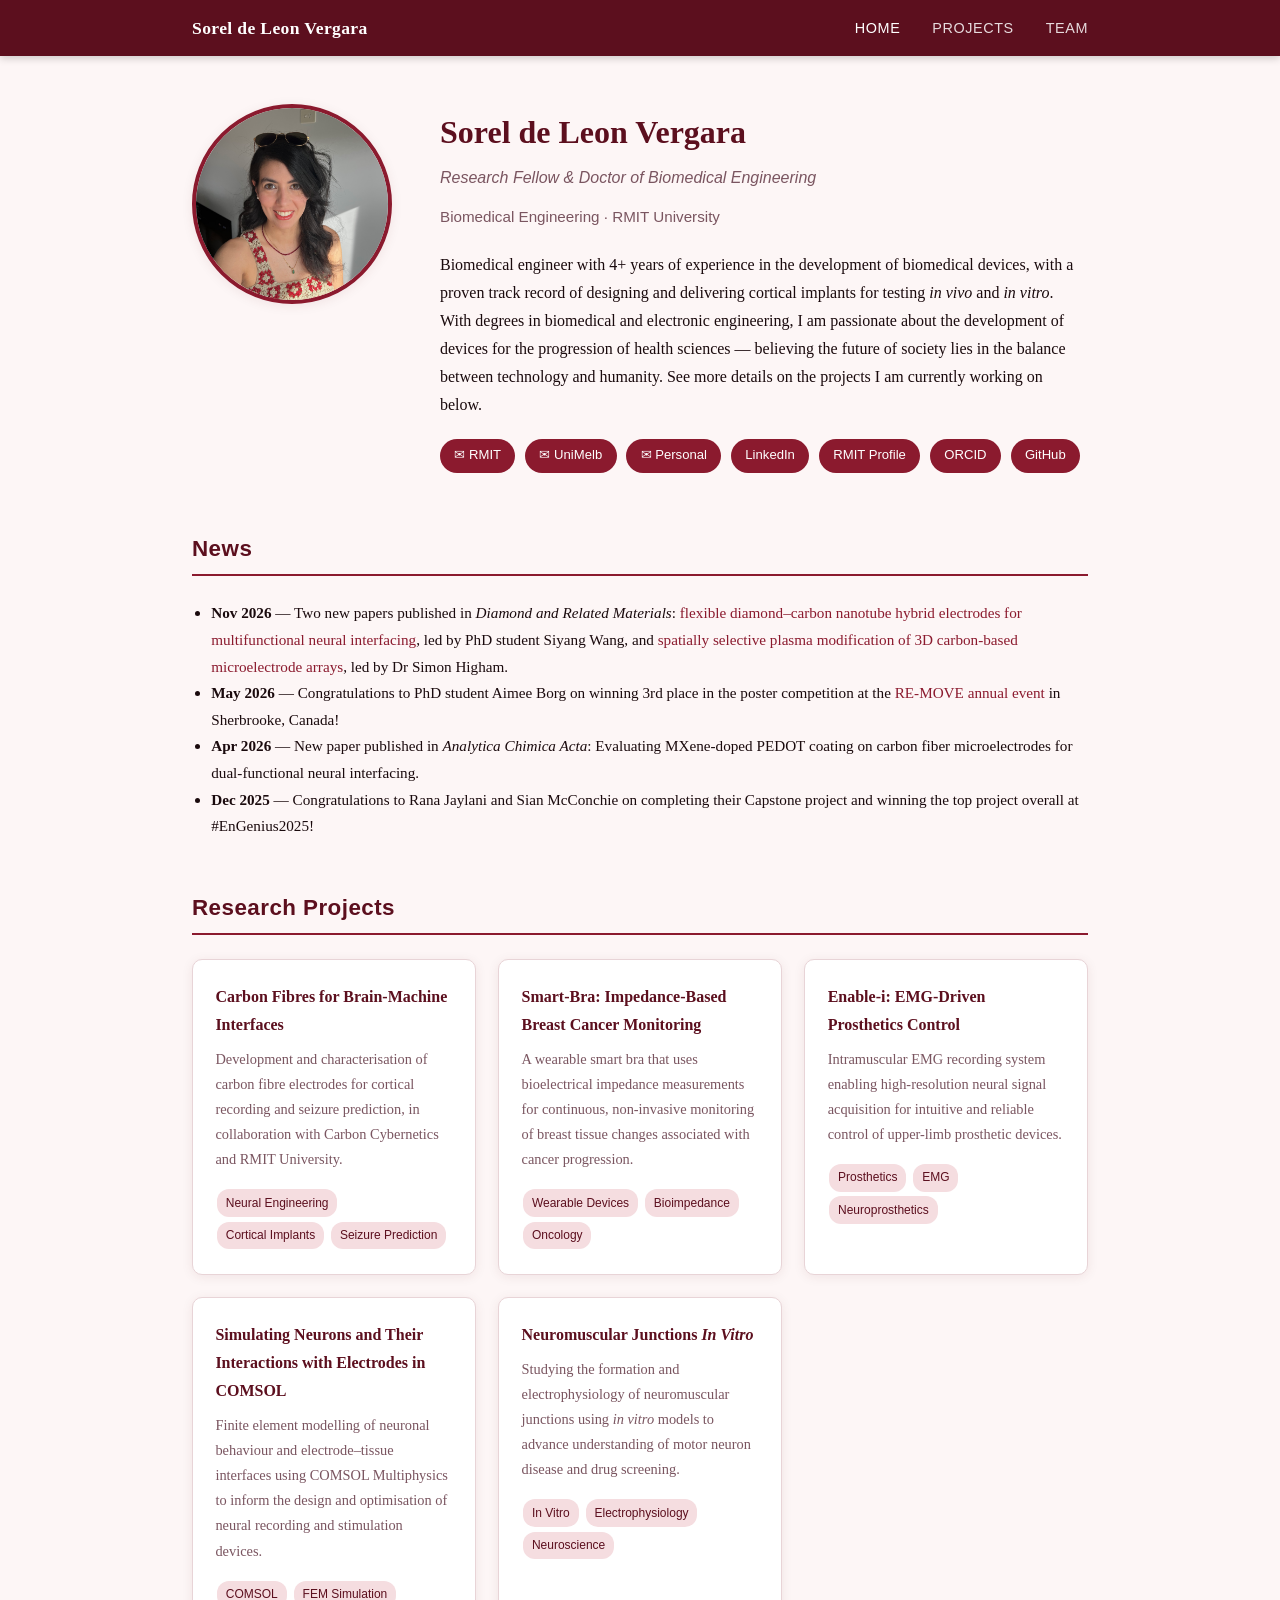
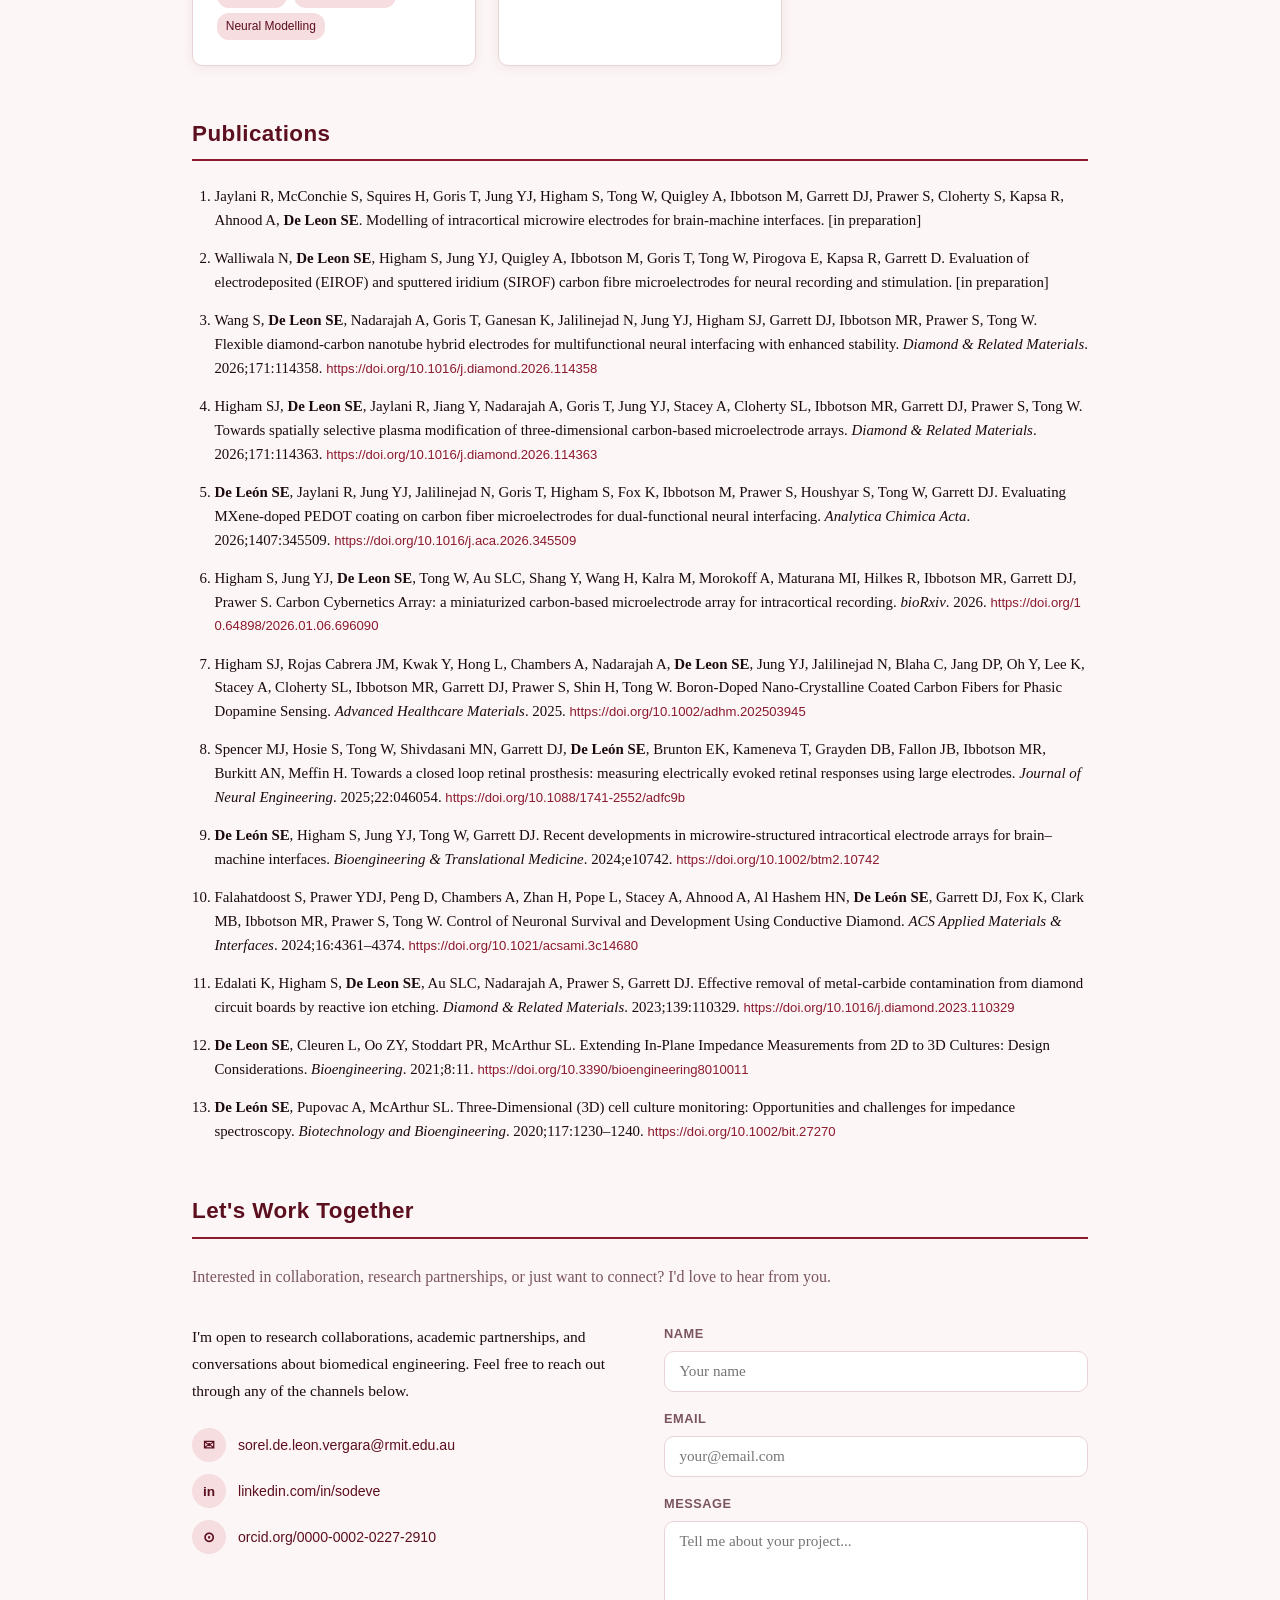
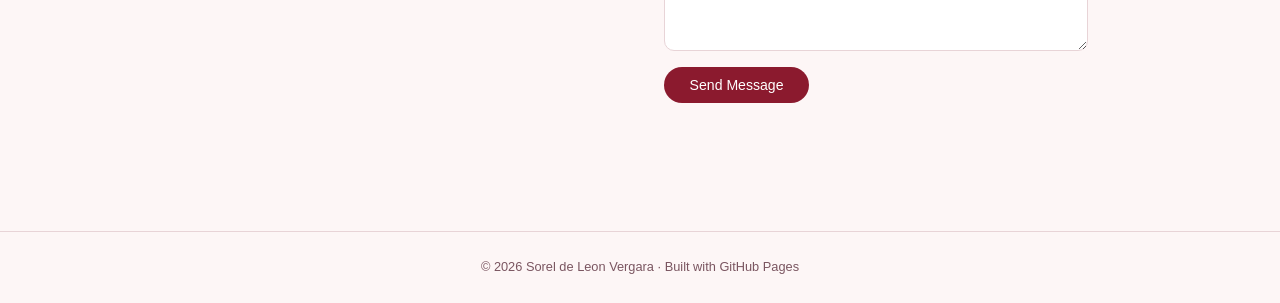
==== commit 09cc31a1: "Add RE-MOVE poster award news and two new Diamond & Related Materials papers Co-Authored-By: Claude " ====
--- a/index.html
+++ b/index.html
@@ -39,7 +39,7 @@
     }
   }
   </script>
-  <link rel="stylesheet" href="css/style.css" />
+  <link rel="stylesheet" href="css/style.css?v=3" />
 </head>
 <body>
 
@@ -101,6 +101,8 @@
   <section id="news">
     <h2>News</h2>
     <ul style="font-size:.95rem; padding-left:1.2rem;">
+      <li><strong>Nov 2026</strong> — Two new papers published in <em>Diamond and Related Materials</em>: <a href="https://doi.org/10.1016/j.diamond.2026.114358" target="_blank">flexible diamond–carbon nanotube hybrid electrodes for multifunctional neural interfacing</a>, led by PhD student Siyang Wang, and <a href="https://doi.org/10.1016/j.diamond.2026.114363" target="_blank">spatially selective plasma modification of 3D carbon-based microelectrode arrays</a>, led by Dr Simon Higham.</li>
+      <li><strong>May 2026</strong> — Congratulations to PhD student Aimee Borg on winning 3rd place in the poster competition at the <a href="https://www.linkedin.com/posts/sodeve_a-couple-of-weeks-ago-aimee-borg-and-i-had-ugcPost-7480378990411554816-it88/" target="_blank">RE-MOVE annual event</a> in Sherbrooke, Canada!</li>
       <li><strong>Apr 2026</strong> — New paper published in <em>Analytica Chimica Acta</em>: Evaluating MXene-doped PEDOT coating on carbon fiber microelectrodes for dual-functional neural interfacing.</li>
       <li><strong>Dec 2025</strong> — Congratulations to Rana Jaylani and Sian McConchie on completing their Capstone project and winning the top project overall at #EnGenius2025!</li>
     </ul>
@@ -174,19 +176,21 @@
         [in preparation]
       </li>
       <li>
-        Wang S, <strong>De Leon SE</strong>, Athavan N, Goris T, Jalilinejad N, Jung YJ, Garrett D, Ibbotson M, Prawer S, Tong W.
-        Flexible conductive diamond electrodes for stable, multifunctional neural interfaces.
-        [in preparation]
-      </li>
-      <li>
         Walliwala N, <strong>De Leon SE</strong>, Higham S, Jung YJ, Quigley A, Ibbotson M, Goris T, Tong W, Pirogova E, Kapsa R, Garrett D.
         Evaluation of electrodeposited (EIROF) and sputtered iridium (SIROF) carbon fibre microelectrodes for neural recording and stimulation.
         [in preparation]
       </li>
       <li>
+        Wang S, <strong>De Leon SE</strong>, Nadarajah A, Goris T, Ganesan K, Jalilinejad N, Jung YJ, Higham SJ, Garrett DJ, Ibbotson MR, Prawer S, Tong W.
+        Flexible diamond-carbon nanotube hybrid electrodes for multifunctional neural interfacing with enhanced stability.
+        <em>Diamond &amp; Related Materials</em>. 2026;171:114358.
+        <a href="https://doi.org/10.1016/j.diamond.2026.114358" target="_blank">https://doi.org/10.1016/j.diamond.2026.114358</a>
+      </li>
+      <li>
         Higham SJ, <strong>De Leon SE</strong>, Jaylani R, Jiang Y, Nadarajah A, Goris T, Jung YJ, Stacey A, Cloherty SL, Ibbotson MR, Garrett DJ, Prawer S, Tong W.
-        Spatially selective plasma modification of three-dimensional microstructures.
-        [in preparation]
+        Towards spatially selective plasma modification of three-dimensional carbon-based microelectrode arrays.
+        <em>Diamond &amp; Related Materials</em>. 2026;171:114363.
+        <a href="https://doi.org/10.1016/j.diamond.2026.114363" target="_blank">https://doi.org/10.1016/j.diamond.2026.114363</a>
       </li>
       <li>
         <strong>De León SE</strong>, Jaylani R, Jung YJ, Jalilinejad N, Goris T, Higham S, Fox K, Ibbotson M, Prawer S, Houshyar S, Tong W, Garrett DJ.
--- a/css/style.css
+++ b/css/style.css
@@ -482,6 +482,45 @@
   word-break: break-all;
 }
 
+/* ── Lab Photos Gallery ───────────────────────────────────── */
+.photo-gallery {
+  display: grid;
+  grid-template-columns: repeat(auto-fill, minmax(280px, 1fr));
+  gap: 1.4rem;
+}
+
+.photo-item {
+  border-radius: var(--radius);
+  overflow: hidden;
+  box-shadow: var(--shadow);
+  border: 1px solid var(--border);
+  background: var(--surface);
+}
+
+.photo-item img {
+  width: 100%;
+  height: 220px;
+  object-fit: cover;
+  display: block;
+  transition: transform .3s ease;
+}
+
+.photo-item--auto img {
+  height: 220px;
+  object-fit: contain;
+  background: var(--surface);
+}
+
+.photo-item:hover img { transform: scale(1.03); }
+
+.photo-item figcaption {
+  padding: .65rem 1rem;
+  font-family: 'Helvetica Neue', sans-serif;
+  font-size: .82rem;
+  color: var(--muted);
+  font-style: italic;
+}
+
 /* ── Contact / Let's Work Together ───────────────────────── */
 .contact-intro {
   font-size: 1rem;
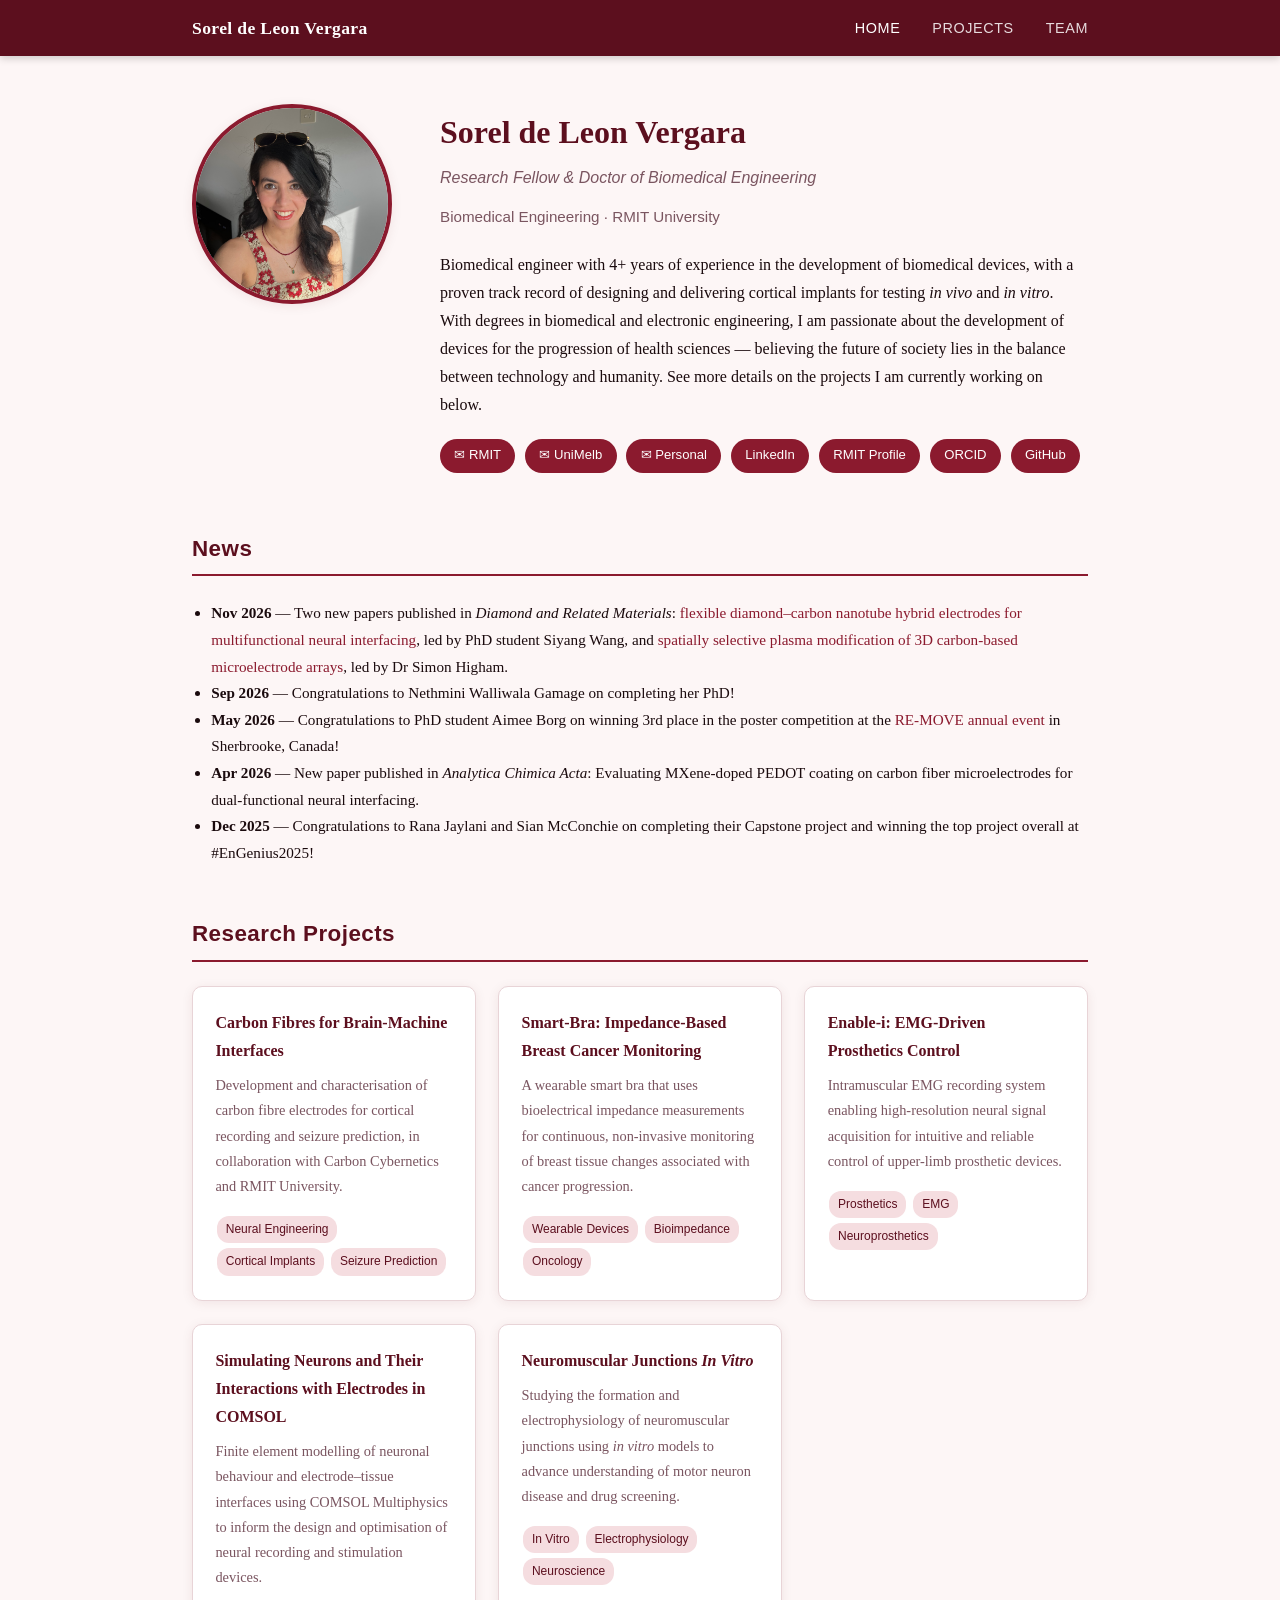
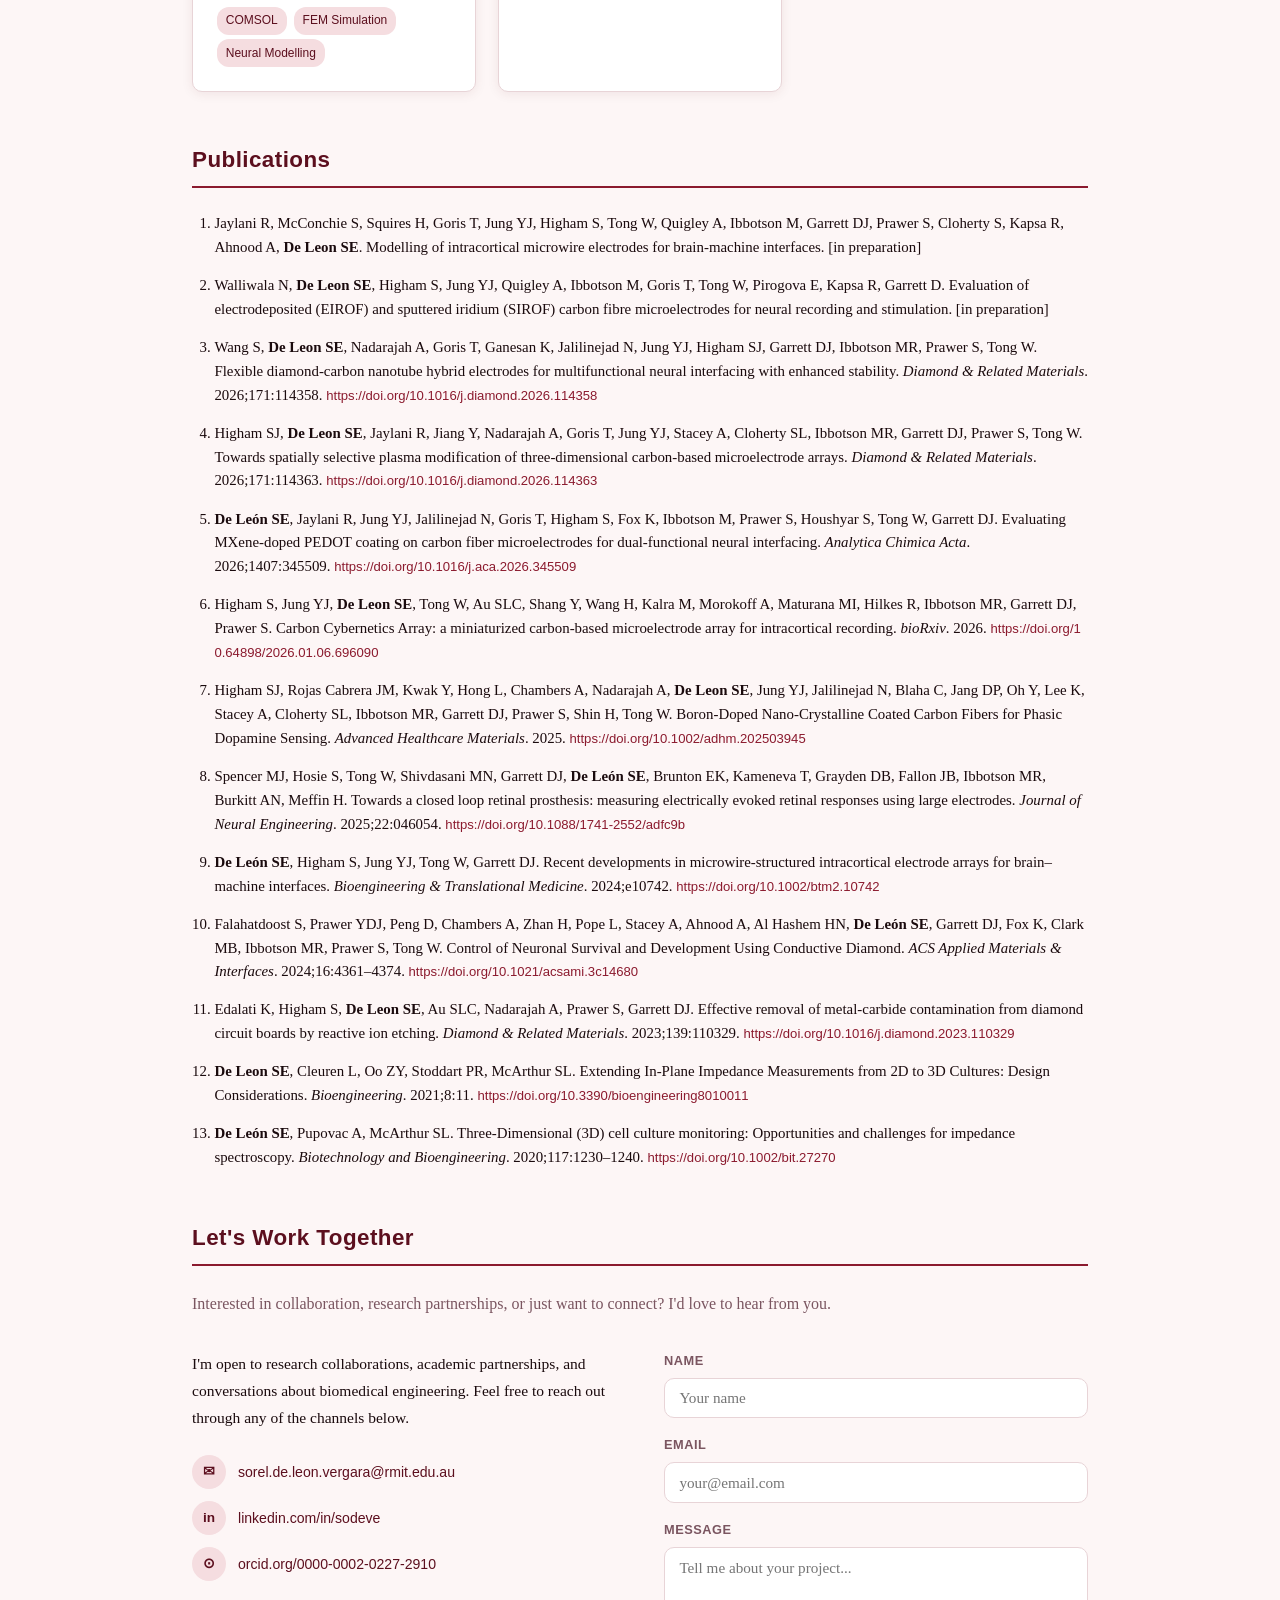
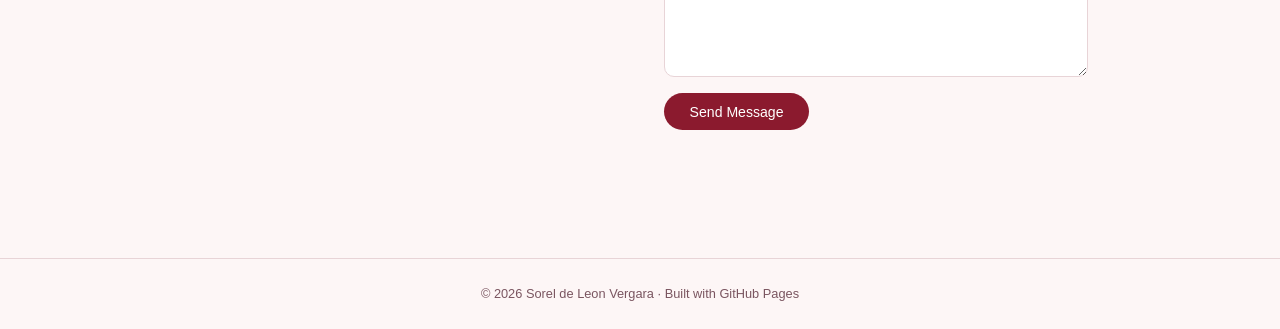
==== commit e5f65117: "Add news on Nethmini's PhD completion and remove her from student list Co-Authored-By: Claude Opus 5" ====
--- a/index.html
+++ b/index.html
@@ -102,6 +102,7 @@
     <h2>News</h2>
     <ul style="font-size:.95rem; padding-left:1.2rem;">
       <li><strong>Nov 2026</strong> — Two new papers published in <em>Diamond and Related Materials</em>: <a href="https://doi.org/10.1016/j.diamond.2026.114358" target="_blank">flexible diamond–carbon nanotube hybrid electrodes for multifunctional neural interfacing</a>, led by PhD student Siyang Wang, and <a href="https://doi.org/10.1016/j.diamond.2026.114363" target="_blank">spatially selective plasma modification of 3D carbon-based microelectrode arrays</a>, led by Dr Simon Higham.</li>
+      <li><strong>Sep 2026</strong> — Congratulations to Nethmini Walliwala Gamage on completing her PhD!</li>
       <li><strong>May 2026</strong> — Congratulations to PhD student Aimee Borg on winning 3rd place in the poster competition at the <a href="https://www.linkedin.com/posts/sodeve_a-couple-of-weeks-ago-aimee-borg-and-i-had-ugcPost-7480378990411554816-it88/" target="_blank">RE-MOVE annual event</a> in Sherbrooke, Canada!</li>
       <li><strong>Apr 2026</strong> — New paper published in <em>Analytica Chimica Acta</em>: Evaluating MXene-doped PEDOT coating on carbon fiber microelectrodes for dual-functional neural interfacing.</li>
       <li><strong>Dec 2025</strong> — Congratulations to Rana Jaylani and Sian McConchie on completing their Capstone project and winning the top project overall at #EnGenius2025!</li>
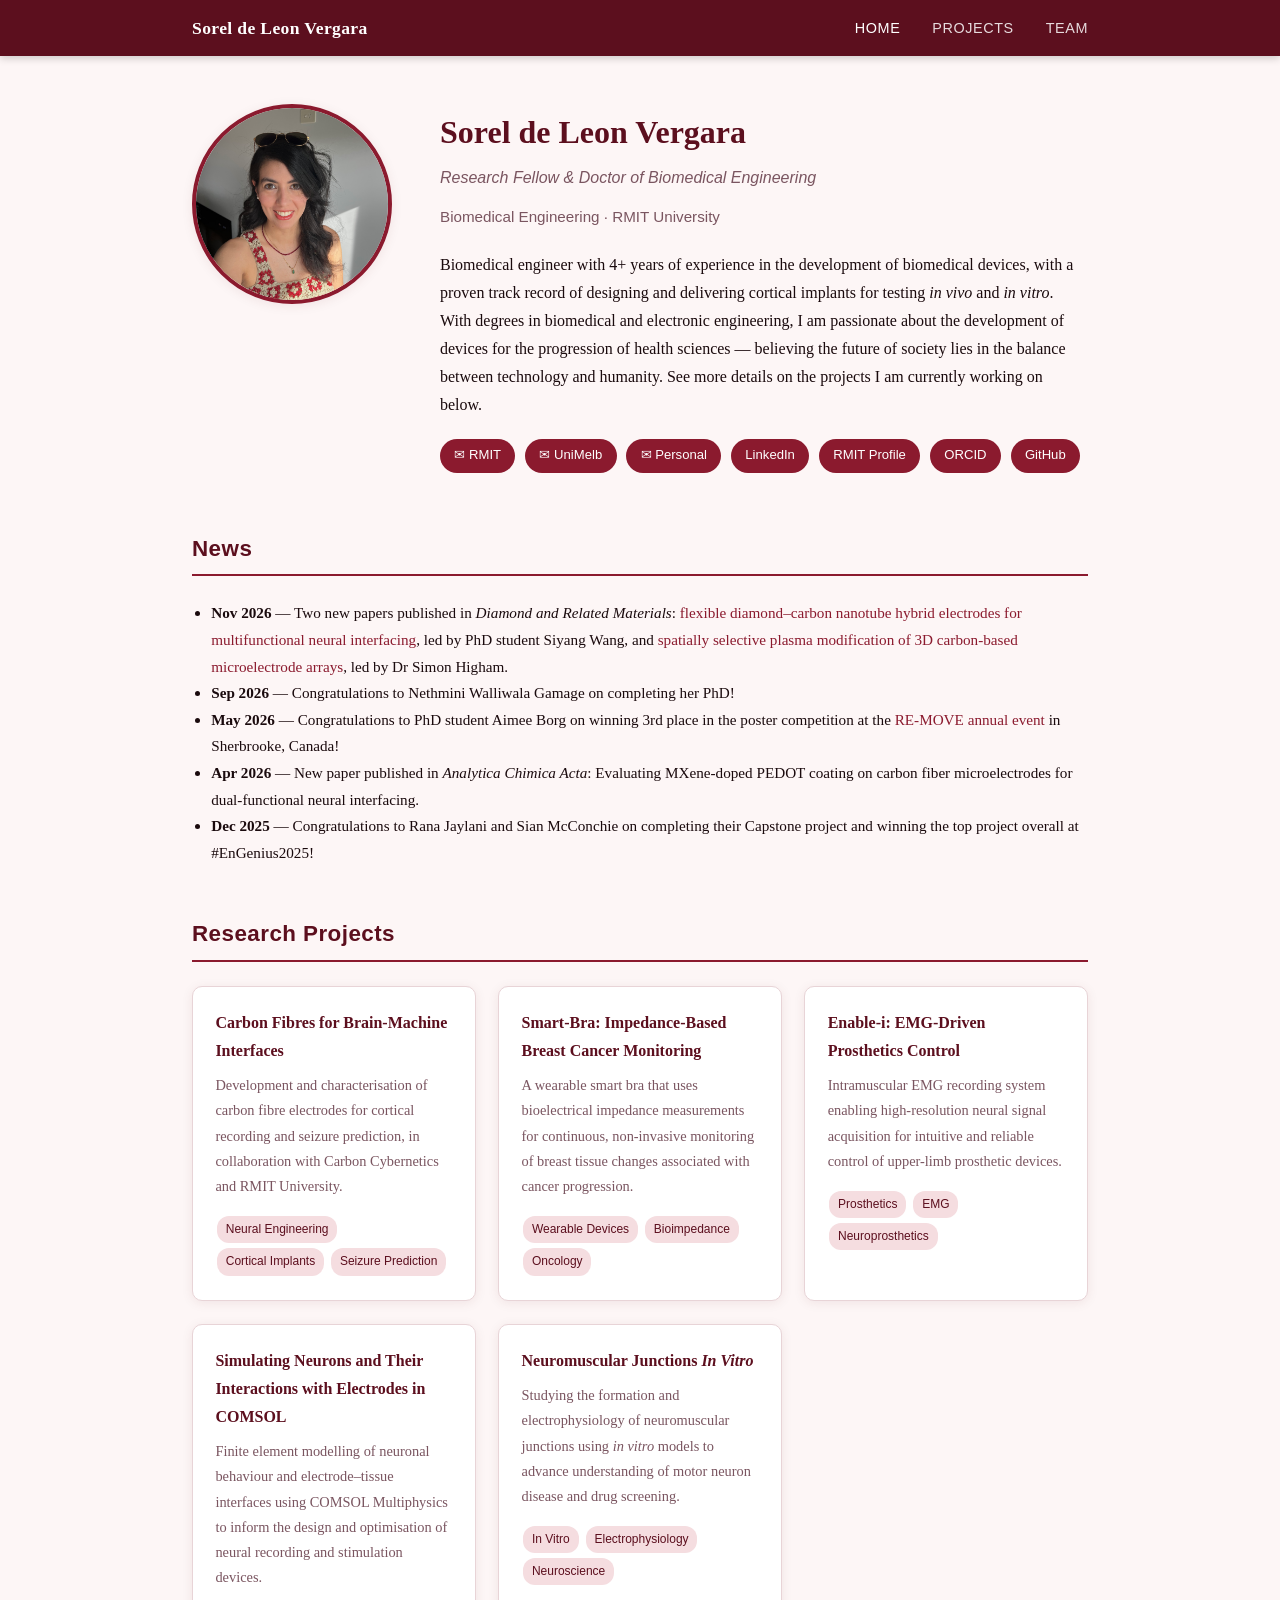
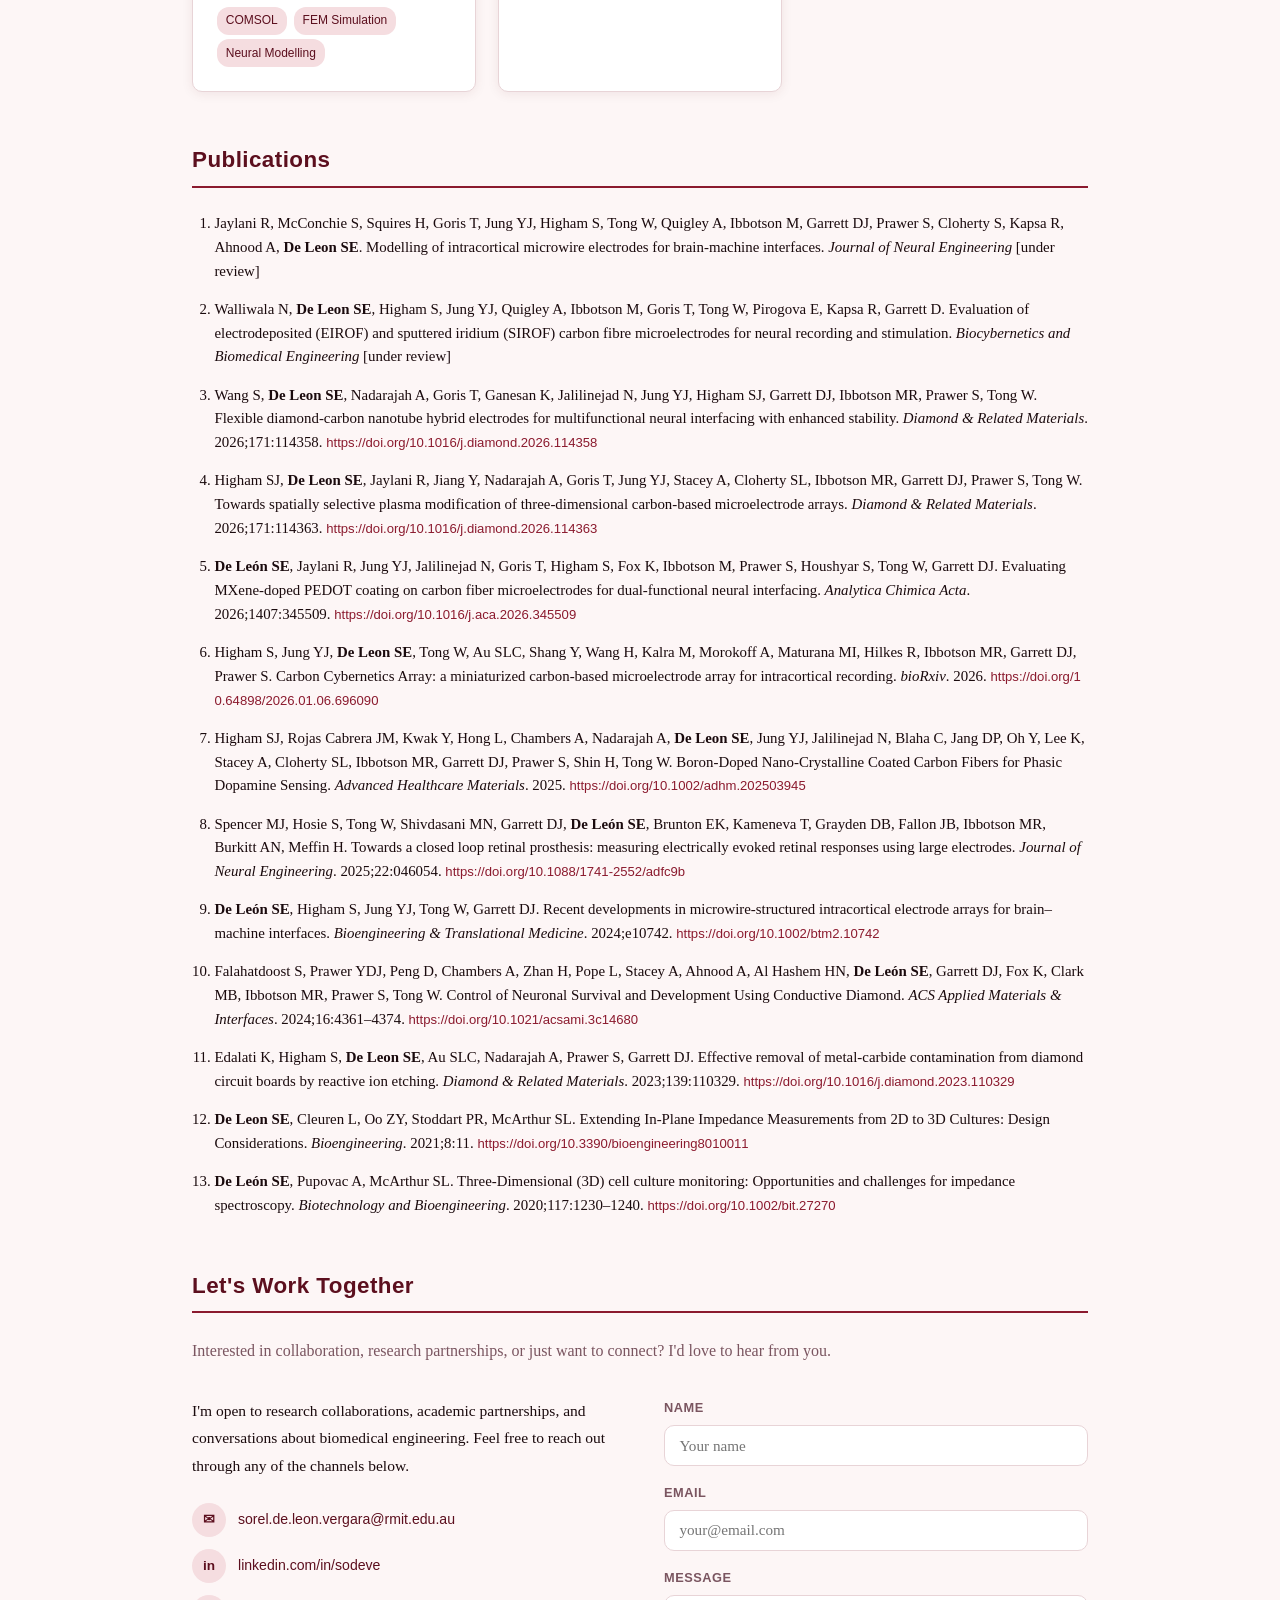
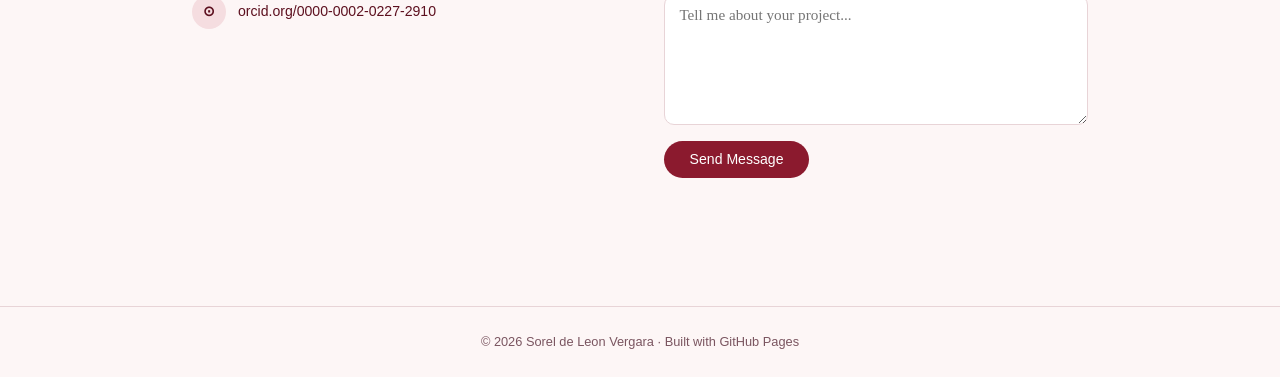
==== commit 3592d4b8: "Mark Jaylani and Walliwala papers as under review Co-Authored-By: Claude Opus 5.5 <noreply@anthropic" ====
--- a/index.html
+++ b/index.html
@@ -174,12 +174,12 @@
       <li>
         Jaylani R, McConchie S, Squires H, Goris T, Jung YJ, Higham S, Tong W, Quigley A, Ibbotson M, Garrett DJ, Prawer S, Cloherty S, Kapsa R, Ahnood A, <strong>De Leon SE</strong>.
         Modelling of intracortical microwire electrodes for brain-machine interfaces.
-        [in preparation]
+        <em>Journal of Neural Engineering</em> [under review]
       </li>
       <li>
         Walliwala N, <strong>De Leon SE</strong>, Higham S, Jung YJ, Quigley A, Ibbotson M, Goris T, Tong W, Pirogova E, Kapsa R, Garrett D.
         Evaluation of electrodeposited (EIROF) and sputtered iridium (SIROF) carbon fibre microelectrodes for neural recording and stimulation.
-        [in preparation]
+        <em>Biocybernetics and Biomedical Engineering</em> [under review]
       </li>
       <li>
         Wang S, <strong>De Leon SE</strong>, Nadarajah A, Goris T, Ganesan K, Jalilinejad N, Jung YJ, Higham SJ, Garrett DJ, Ibbotson MR, Prawer S, Tong W.
